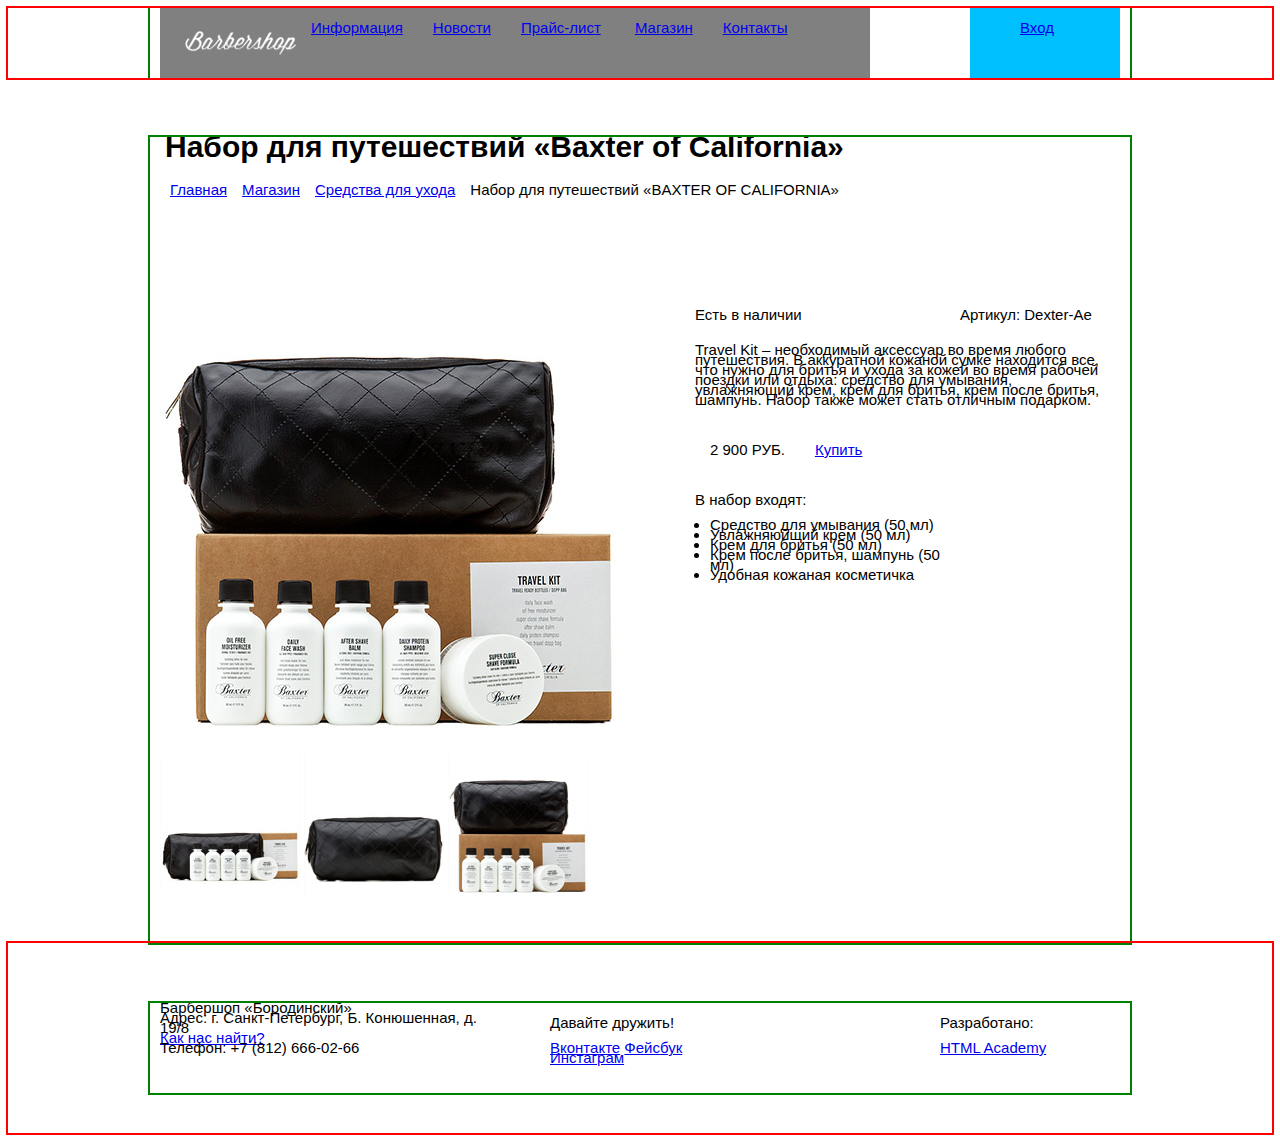
==== catalog-item.html @ ed3ab158 "First commit" ====
<!DOCTYPE html>
<html lang="ru">
  <head>
    <meta charset="utf-8">
      <title>Барбершоп «Бородинский»</title>
      <link href="css/style.css" rel="stylesheet">
    </head>
      <body>
          <header class="main-header">
              <div class="container clearfix">
                  <nav class="main-navigation">
                      <div class="logo">
                          <a href="#"><img src="img/logo.png" width="111" height="24" alt="Барбершоп"></a>
                      </div>
                      <ul class="navigation-list">
                          <li><a href="index.html">Информация</a></li><!--
                          --><li><a href="#">Новости</a></li><!--
                          --><li><a href="#">Прайс-лист</a></li><!--
                          --><li> <a href="catalog.html">Магазин</a></li><!--
                          --><li><a href="#">Контакты</a></li>
                      </ul>
                  </nav>
                  <div class="user-block">
                      <a class="login" href="#">Вход</a>
                  </div>
              </div>
          </header>
          <main class="container clearfix">
              <h1 class="catalog-item-tittle">Набор для путешествий «Baxter of California»</h1>
                  <div class="pages-nav-container">
                      <ul class="breadcrumbs">
                          <li><a href="#">Главная</a></li><!--
                          --><li><a href="#">Магазин</a></li><!--
                          --><li><a href="#">Средства для ухода</a></li><!--
                          --><li class="active">Набор для путешествий «BAXTER OF CALIFORNIA»</li>
                      </ul>
                  </div>
                  <div class="gallery">
                      <div class="main-image">
                          <img src="img/item.jpg" width="460" height="499" alt="Набор для путешествий BAXTER OF CALIFORNIA">  
                      </div>
                      <div class="small-images">
                          <a href="#"><img src="img/small-item-1.jpg" width="140" height="149" alt="Набор для путешествий BAXTER OF CALIFORNIA"></a>
                          <a href="#"><img src="img/small-item-2.jpg" width="140" height="149" alt="Набор для путешествий BAXTER OF CALIFORNIA"></a>
                          <a href="#"><img src="img/small-item-3.jpg" width="140" height="149" alt="Набор для путешествий BAXTER OF CALIFORNIA"></a>
                      </div>
                  </div>
                  <div class="gallery-description">
                      <div class="availability">Есть в наличии</div>
                      <div class="series-of-article"> Артикул: Dexter-Ae</div>
                      <p class="item-description">
                          Travel Kit –  необходимый аксессуар во время любого путешествия. В аккуратной кожаной сумке находится все, что нужно для бритья и ухода за кожей во время рабочей поездки
                          или отдыха: средство для умывания, увлажняющий крем, крем
                          для бритья, крем после бритья, шампунь. Набор также может стать отличным подарком.
                      </p>
                      <div class="offer clearfix">
                          <div class="price-container">
                          2 900 РУБ.
                          </div>
                          <div class="buy-container">
                              <a class="buy" href="#">Купить</a>
                          </div>
                      </div>
                      <div class="tittle-of-product-options">
                          В набор входят:
                      </div>
                      <ul class="product-list">
                          <li>Средство для умывания (50 мл)</li>
                          <li>Увлажняюйщий крем (50 мл)</li>
                          <li>Крем для бритья (50 мл)</li>
                          <li>Крем после бритья, шампунь (50 мл)</li>
                          <li>Удобная кожаная косметичка</li>
                      </ul>
                  </div>
              </main>  
          <footer class="main-footer">
              <div class="container clearfix">
                  <section class="footer-contacts">
                      Барбершоп «Бородинский»<br>
                      Адрес: г. Санкт-Петербург, Б. Конюшенная, д. 19/8<br>
                      <a href="#">Как нас найти?</a><br>
                      Телефон: +7 (812) 666-02-66
                  </section>
                  <section class="footer-social">
                      <p>Давайте дружить!</p>
                      <a class="social-btn social-btn-vk" href="#">Вконтакте</a>
                      <a class="social-btn social-btn-fb" href="#">Фейсбук</a>
                      <a class="social-btn social-btn-inst" href="#">Инстаграм</a>
                  </section>
                  <section class="footer-copyright">
                      <p>Разработано:</p>
                      <a class="btn" href="https://htmlacademy.ru">HTML Academy</a>
                  </section>
              </div>
          </footer>
      </body>
</html>
---- css/style.css ----
/* General styles */
body {
    font-size: 15px; 
    line-height: 10px;
    color:black;
    font-weight: 10px;
    font-family: "Arial", sans-serif;   
}

/* index page */

.index-logo {
  width: 368px;
  min-height: 204px;
  margin-right: auto;
  margin-left: auto;
  margin-bottom: 25px;
}
.features {
  margin-bottom: 80px;
}

.features-item {
  float: left;
  width: 300px;
  min-height: 175px;
  margin-right: 20px;
}

.features-item:last-child {
  margin-right: 0;
}
.index-content {
  margin-bottom: 35px;
  padding: 50px 80px;
}
.index-content-left {
  float: left;
  width: 380px;
  min-height: 330px;
}

.index-content-right {
  float: right;
  width: 300px;
  min-height: 330px;
}

/* catalog page */

.clearfix::after {
    content: " ";
    display: table;
    clear: both;
}
.container {
    width: 960px;
    margin-left: auto;
    margin-right: auto;
    padding: 0 10px;
    outline: 2px solid green;  
} 
.main-header {
    min-height: 70px;
    margin-bottom: 59px;
    outline: 2px solid red;
}
.main-navigation {
    float: left;
    width: 710px;
    min-height: 70px;
    background-color: gray;
}
.logo {
    float: left;
    margin-top: 23px;
    padding-left: 25px;
}

.navigation-list li {
    margin: 15px;
    display: inline;
    list-style-type: none;
}
.user-block {
    float: right;
    width: 150px;
    min-height: 55px;
    padding-top: 15px;
    background-color: deepskyblue;
}
.user-block .login {
    margin-left: 50px;
}
.catalog-tittle {
    width: 310px;
    min-height: 40px;
    padding-top: 5px;
    margin-left: 10px;
}
.pages-nav-box ul {
    min-width: 319px;
    margin-top: 28px;
    padding-left: 10px;
}
.breadcrumbs li {
    margin-right: 15px;
    display: inline;
    list-style-type: none;
}

.sidebar-filter {
    float: left;
    width: 229px;
    min-height: 590px;
}
fieldset {
    border: none;
}
.manufacturers {
    min-height: 270px;
}
.product-groups {
min-height: 190px;
margin-top: 55px;
}
.submit {
    margin-top: 35px; 
    margin-left: 20px;
}
.items {
    float: right;
    width: 730px;
    min-height: 620px;
}
.item-container {
    width: 220px;
    min-height: 285px;
    margin-bottom: 20px;
    margin-right: 20px;
    display: inline-block;
}
.pagination {
    float: left;
    margin-top: 45px;
    margin-bottom: 49px;
    margin-left: 240px;      
}
.pagination-list li {
    margin: 10px;
    display: inline-block;
    list-style-type: none; 
}
.main-footer {
  padding-top: 60px;
  padding-bottom: 40px;
  outline: 2px solid red;
}

.footer-contacts {
  float: left;
  width: 330px;
  margin-right: 60px;
  min-height: 90px;
}

.footer-social {
  float: left;
  width: 180px;
  min-height: 90px;
}

.footer-copyright {
  float: right;
  width: 180px;
  min-height: 90px;
}
    
/* catalog item page */

.catalog-item-tittle {
    padding: 5px;
}
.pages-nav-container ul {
    margin-top: 28px;
    padding-left: 10px;
}
.gallery {
    float: left; 
    width: 460px;
    margin-top: 40px;
    margin-bottom: 45px;
}
.main-image {
    
}
.small-images {
    
}
.gallery-description {
    float: right;
    width: 405px;
    min-height: 540px;
    margin-top: 100px;
    margin-right: 20px;
}
.availability {
    float: left;
    width: 110px;
}
.series-of-article {
    float: right;
    width: 140px;
}
.item-description {
    margin-top: 35px;
}
.offer {
    width: 205px;
    margin-top: 30px;
}
.price-container {
    float: left;
    padding-top: 10px;
    padding-left: 15px;
    padding-right: 15px;
    padding-bottom: 10px;
}
.buy-container {
    float: left;
    padding-top: 10px;
    padding-left: 15px;
    padding-right: 15px;
    padding-bottom: 10px;
}
.tittle-of-product-options {
    width: 175px;
    margin-top: 30px; 
}
.product-list {
    width: 255px;
    padding-left: 15px;
}
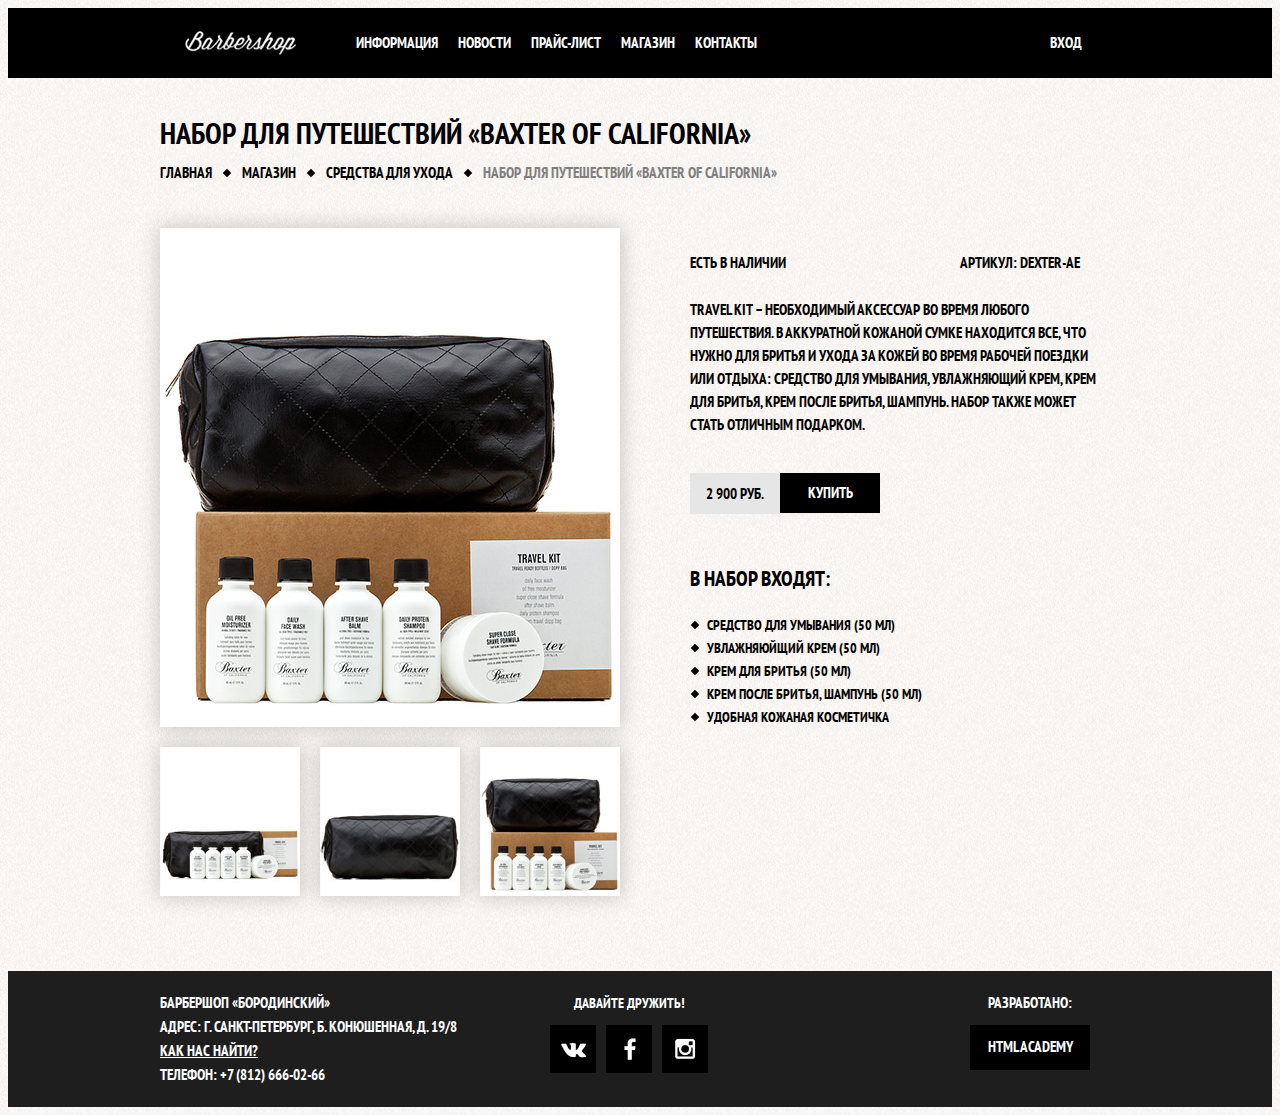
==== commit 88d15034: "5 commit" ====
--- a/catalog-item.html
+++ b/catalog-item.html
@@ -1,98 +1,90 @@
 <!DOCTYPE html>
 <html lang="ru">
-  <head>
-    <meta charset="utf-8">
-      <title>Барбершоп «Бородинский»</title>
-      <link href="css/style.css" rel="stylesheet">
+    <head>
+        <meta charset="utf-8">
+        <title>Барбершоп «Бородинский»</title>
+        <link href="https://fonts.googleapis.com/css?family=PT+Sans+Narrow:400,700" rel="stylesheet"> 
+        <link href="css/normalize.css" rel="stylesheet">
+        <link href="css/style.css" rel="stylesheet">
     </head>
-      <body>
-          <header class="main-header">
-              <div class="container clearfix">
-                  <nav class="main-navigation">
-                      <div class="logo">
-                          <a href="#"><img src="img/logo.png" width="111" height="24" alt="Барбершоп"></a>
-                      </div>
-                      <ul class="navigation-list">
-                          <li><a href="index.html">Информация</a></li><!--
-                          --><li><a href="#">Новости</a></li><!--
-                          --><li><a href="#">Прайс-лист</a></li><!--
-                          --><li> <a href="catalog.html">Магазин</a></li><!--
-                          --><li><a href="#">Контакты</a></li>
-                      </ul>
-                  </nav>
-                  <div class="user-block">
-                      <a class="login" href="#">Вход</a>
-                  </div>
-              </div>
-          </header>
-          <main class="container clearfix">
-              <h1 class="catalog-item-tittle">Набор для путешествий «Baxter of California»</h1>
-                  <div class="pages-nav-container">
-                      <ul class="breadcrumbs">
-                          <li><a href="#">Главная</a></li><!--
-                          --><li><a href="#">Магазин</a></li><!--
-                          --><li><a href="#">Средства для ухода</a></li><!--
-                          --><li class="active">Набор для путешествий «BAXTER OF CALIFORNIA»</li>
-                      </ul>
-                  </div>
-                  <div class="gallery">
-                      <div class="main-image">
-                          <img src="img/item.jpg" width="460" height="499" alt="Набор для путешествий BAXTER OF CALIFORNIA">  
-                      </div>
-                      <div class="small-images">
-                          <a href="#"><img src="img/small-item-1.jpg" width="140" height="149" alt="Набор для путешествий BAXTER OF CALIFORNIA"></a>
-                          <a href="#"><img src="img/small-item-2.jpg" width="140" height="149" alt="Набор для путешествий BAXTER OF CALIFORNIA"></a>
-                          <a href="#"><img src="img/small-item-3.jpg" width="140" height="149" alt="Набор для путешествий BAXTER OF CALIFORNIA"></a>
-                      </div>
-                  </div>
-                  <div class="gallery-description">
-                      <div class="availability">Есть в наличии</div>
-                      <div class="series-of-article"> Артикул: Dexter-Ae</div>
-                      <p class="item-description">
-                          Travel Kit –  необходимый аксессуар во время любого путешествия. В аккуратной кожаной сумке находится все, что нужно для бритья и ухода за кожей во время рабочей поездки
-                          или отдыха: средство для умывания, увлажняющий крем, крем
-                          для бритья, крем после бритья, шампунь. Набор также может стать отличным подарком.
-                      </p>
-                      <div class="offer clearfix">
-                          <div class="price-container">
-                          2 900 РУБ.
-                          </div>
-                          <div class="buy-container">
-                              <a class="buy" href="#">Купить</a>
-                          </div>
-                      </div>
-                      <div class="tittle-of-product-options">
-                          В набор входят:
-                      </div>
-                      <ul class="product-list">
-                          <li>Средство для умывания (50 мл)</li>
-                          <li>Увлажняюйщий крем (50 мл)</li>
-                          <li>Крем для бритья (50 мл)</li>
-                          <li>Крем после бритья, шампунь (50 мл)</li>
-                          <li>Удобная кожаная косметичка</li>
-                      </ul>
-                  </div>
-              </main>  
-          <footer class="main-footer">
-              <div class="container clearfix">
-                  <section class="footer-contacts">
-                      Барбершоп «Бородинский»<br>
-                      Адрес: г. Санкт-Петербург, Б. Конюшенная, д. 19/8<br>
-                      <a href="#">Как нас найти?</a><br>
-                      Телефон: +7 (812) 666-02-66
-                  </section>
-                  <section class="footer-social">
-                      <p>Давайте дружить!</p>
-                      <a class="social-btn social-btn-vk" href="#">Вконтакте</a>
-                      <a class="social-btn social-btn-fb" href="#">Фейсбук</a>
-                      <a class="social-btn social-btn-inst" href="#">Инстаграм</a>
-                  </section>
-                  <section class="footer-copyright">
-                      <p>Разработано:</p>
-                      <a class="btn" href="https://htmlacademy.ru">HTML Academy</a>
-                  </section>
-              </div>
-          </footer>
-      </body>
+    <body class="catalog-page">
+        <header class="main-header">
+            <div class="container clearfix">
+                <nav class="main-navigation clearfix">
+                    <div class="logo">
+                        <a href="index.html"><img src="img/logo.png" width="111" height="24" alt="Барбершоп"></a>
+                    </div>
+                    <ul class="navigation-list">
+                        <li><a class="navigation-link" href="#">Информация</a></li>
+                        <li><a class="navigation-link" href="#">Новости</a></li>
+                        <li><a class="navigation-link" href="#">Прайс-лист</a></li>
+                        <li><a class="navigation-link">Магазин</a></li>
+                        <li><a class="navigation-link" href="#">Контакты</a></li>
+                    </ul>
+                </nav>
+                <div class="user-block">
+                    <a class="login" href="#">Вход</a>
+                </div>
+            </div>
+        </header>
+        <main class="container clearfix">
+            <h1 class="catalog-item-tittle">Набор для путешествий «Baxter of California»</h1>
+            <div class="pages-nav-container">
+                <ul class="breadcrumbs">
+                    <li><a class="page-link" href="#">Главная</a></li>
+                    <li><a class="page-link decoration" href="#">Магазин</a></li>
+                    <li><a class="page-link decoration" href="#">Средства для ухода</a></li>
+                    <li class="active"><a class="decoration">Набор для путешествий «BAXTER OF CALIFORNIA»</a></li>
+                </ul>
+            </div>
+            <div class="gallery">
+                <div class="main-image">
+                    <img src="img/item.jpg" width="460" height="499" alt="Набор для путешествий BAXTER OF CALIFORNIA">
+                </div>
+                <div class="small-images">
+                    <img src="img/small-item-1.jpg" width="140" height="149" alt="Набор для путешествий BAXTER OF CALIFORNIA"></a>
+                    <img src="img/small-item-2.jpg" width="140" height="149" alt="Набор для путешествий BAXTER OF CALIFORNIA"></a>
+                    <img src="img/small-item-3.jpg" width="140" height="149" alt="Набор для путешествий BAXTER OF CALIFORNIA"></a>
+                </div>
+            </div>
+            <div class="gallery-description clearfix">
+                <div class="availability">Есть в наличии</div>
+                <div class="series-of-article"> Артикул: Dexter-Ae</div>
+                <p class="item-description">Travel Kit –  необходимый аксессуар во время любого путешествия. В аккуратной кожаной сумке находится все, что нужно для бритья и ухода за кожей во время рабочей поездки или отдыха: средство для умывания, увлажняющий крем, крем для бритья, крем после бритья, шампунь. Набор также может стать отличным подарком.</p>
+                <div class="offer-box catalog-offer clearfix">
+                        <p class="price-container"> 2 900 РУБ.</p>
+                        <a class="buy-container" href="#">Купить</a>
+                </div>
+                <div class="tittle-of-product-options">В набор входят:</div>
+                <ul class="product-list">
+                    <li>Средство для умывания (50 мл)</li>
+                    <li>Увлажняюйщий крем (50 мл)</li>
+                    <li>Крем для бритья (50 мл)</li>
+                    <li>Крем после бритья, шампунь (50 мл)</li>
+                    <li>Удобная кожаная косметичка</li>
+                </ul>
+            </div>
+        </main>
+        <footer class="main-footer">
+            <div class="container clearfix">
+                <section class="footer-contacts">
+                    Барбершоп «Бородинский»<br>
+                    Адрес: г. Санкт-Петербург, Б. Конюшенная, д. 19/8<br>
+                    <a href="#">Как нас найти?</a><br>
+                    Телефон: +7 (812) 666-02-66
+                </section>
+                <section class="footer-social">
+                    <p>Давайте дружить!</p>
+                    <a class="social-btn social-btn-vk" href="#">Вконтакте</a>
+                    <a class="social-btn social-btn-fb" href="#">Фейсбук</a>
+                    <a class="social-btn social-btn-inst" href="#">Инстаграм</a>
+                </section>
+                <section class="footer-copyright">
+                    <p>Разработано:</p>
+                    <a class="btn" href="https://htmlacademy.ru">HTML Academy</a>
+                </section>
+            </div>
+        </footer>
+    </body>
 </html>
           --- a/css/style.css
+++ b/css/style.css
@@ -2,136 +2,400 @@
 body {
     font-size: 15px; 
     line-height: 10px;
-    color:black;
-    font-weight: 10px;
-    font-family: "Arial", sans-serif;   
-}
-
-/* index page */
-
-.index-logo {
-  width: 368px;
-  min-height: 204px;
-  margin-right: auto;
-  margin-left: auto;
-  margin-bottom: 25px;
-}
-.features {
-  margin-bottom: 80px;
-}
-
-.features-item {
-  float: left;
-  width: 300px;
-  min-height: 175px;
-  margin-right: 20px;
-}
-
-.features-item:last-child {
-  margin-right: 0;
-}
-.index-content {
-  margin-bottom: 35px;
-  padding: 50px 80px;
-}
-.index-content-left {
-  float: left;
-  width: 380px;
-  min-height: 330px;
-}
-
-.index-content-right {
-  float: right;
-  width: 300px;
-  min-height: 330px;
-}
-
-/* catalog page */
-
+    font-weight: bold;
+    font-family: 'PT Sans Narrow', sans-serif;  
+    text-transform: uppercase;
+    color: white;
+}
 .clearfix::after {
     content: " ";
     display: table;
     clear: both;
+} 
+.main-header {
+    background-color: black;
+}
+.main-navigation {
+    float: left;
+    width: 710px;
+    min-height: 70px;
+}
+.logo {
+    float: left;
+    margin-top: 23px;
+    padding-left: 25px;
+}
+.navigation-list {
+    float: left;
+    margin-top: 30px;
+    font-size: 0;
+}
+.navigation-list li {
+    display: inline;
+    margin-left: 20px;
+    list-style-type: none;
+}
+.navigation-link {
+    font-size: 15px; 
+    line-height: 10px;
+    font-weight: 10px;
+    color: white;
+    text-decoration: none;
+}
+.user-block {
+    float: right;
+}
+.user-block .login {
+    display: block;
+    width: 70px;
+    height: 40px;
+    padding-top: 30px;
+    padding-left: 40px;
+    color: white;
+    text-decoration: none;
 }
 .container {
     width: 960px;
     margin-left: auto;
-    margin-right: auto;
-    padding: 0 10px;
-    outline: 2px solid green;  
-} 
-.main-header {
-    min-height: 70px;
-    margin-bottom: 59px;
-    outline: 2px solid red;
-}
-.main-navigation {
-    float: left;
-    width: 710px;
-    min-height: 70px;
-    background-color: gray;
-}
-.logo {
-    float: left;
-    margin-top: 23px;
-    padding-left: 25px;
+    margin-right: auto; 
+}
+.decoration {
+    margin-left: 12px;
+}
+.decoration:before {
+    content: " ";
+    display: block;
+    width: 6px;
+    height: 6px;
+    position: absolute;
+    margin-top: 2px;
+    margin-left: -6px;
+    background-color: black;
+    transform: rotate(45deg);
+}
+.main-footer {
+    margin-top: 50px;
+    padding-top: 20px;
+    padding-bottom: 20px;
+    background-color: #1e1e1e;
+    font-size: 15px; 
+    line-height: 24px;
+    font-weight: bold;
+    font-family: 'PT Sans Narrow', sans-serif;  
+    text-transform: uppercase;
+    color: white;
+}
+.footer-contacts {
+    float: left;
+    width: 330px;
+    margin-right: 60px;
+    min-height: 90px;
+}
+.footer-social {
+    float: left;
+    font-size: 0;
+}
+.footer-social p {
+    font-size: 14px;
+    margin: 0;
+    padding: 0;
+    text-align: center;
+}
+.social-btn {
+    display: inline-block;
+    position: relative;
+    width: 46px;
+    height: 48px;
+    margin-top: 10px;
+    vertical-align: top;
+    background-color: black
+}
+.social-btn::before {
+    content: " ";
+    position: absolute;
+    top: 50%;
+    left: 50%;
+    -webkit-transform: translate(-50%, -50%);
+    transform: translate(-50%, -50%);
+    background: url(../img/sprite-btn.png) no-repeat;
+}
+.social-btn-fb,
+.social-btn-inst {
+    margin-left: 10px;
+}
+.social-btn-vk:before {
+    width: 46px;
+    height: 48px;
+    background-position: 1px -39px;
+}
+.social-btn-fb:before {
+    width: 46px;
+    height: 48px;
+    background-position: -48px -39px;
+}
+.social-btn-inst:before {
+    width: 46px;
+    height: 48px;
+    background-position: -98px -39px;
+}
+.footer-copyright {
+    float: right;
+    width: 180px;
+    min-height: 90px;
+    margin: 0;
+    padding: 0;
+}
+.footer-copyright p {
+    text-align: center;
+    margin: 0;
+    padding: 0;
+}
+.footer-copyright a {
+    display: block;
+    width: 120px;
+    height: 35px;
+    margin-top: 10px;
+    margin-left: 30px;
+    padding-top: 10px;
+    text-decoration: none;
+    text-align: center;
+    background-color: black;
+}
+.main-footer a {
+    color: white;
 }
 
-.navigation-list li {
-    margin: 15px;
-    display: inline;
-    list-style-type: none;
-}
-.user-block {
-    float: right;
-    width: 150px;
-    min-height: 55px;
+/* index page */
+.index-background {
+    background: #000000 url("../img/background-image.jpg") no-repeat center top;
+}
+
+.index-logo {
+    width: 368px;
+    min-height: 204px;
+    margin: 0 auto;
+    margin-top: 60px;
+}
+.features {
+    margin-top: 20px;
+    margin-bottom: 45px;
+}
+.features-item {
+    float: left;
+    width: 300px;
+    min-height: 140px;
+}
+.features-item:nth-child(2),
+.features-item:nth-child(3) {
+    margin-left: 30px;
+}
+.feature-name {
+    display: block;
+    text-align: center;
+    font-size: 21px;
+}
+.feature-name:after {
+    content: " ";
+    display: block;
+    width: 15px;
+    height: 15px;
+    margin: 0 auto;
+    margin-top: 20px;
+    background-color: white;
+    transform: rotate(45deg);
+}
+.feature-description {
+    width: 300px;
+    font-size: 14px;
+    text-align: center;
+    line-height: 23px;
+}
+.select-description {
+    width: 280px;
+    margin: 0 auto;
+    margin-top: 14px;
+}
+.index-content {
+    margin-top: 35px;
+    padding: 50px 80px;
+    color: black;
+    background-image: url(../img/pattern-1.jpg);
+}
+.index-content-left {
+    float: left;
+    width: 380px;
+    min-height: 330px;
+}
+.index-content-title {
+    margin: 0;
+}
+.news-preview {
+    margin: 0;
+    margin-top: 40px;
+    padding: 0;
+    line-height: 21px;
+    list-style: none;
+}
+.news-preview time {
+    text-transform: none;  
+}
+.btn-news {
+    display: block;
+    width: 140px;
+    height: 25px;
+    margin-top: 30px;
     padding-top: 15px;
-    background-color: deepskyblue;
-}
-.user-block .login {
-    margin-left: 50px;
+    background-color: black;
+    text-align: center;
+    text-decoration: none;
+    color: white;
+    
+}
+.index-content-right {
+    width: 310px;
+    float: right;
+    min-height: 330px;
+}
+.gallery-content {
+    width: 300px;
+    margin: 0;
+    margin-top: 40px;
+    overflow: hidden;
+}
+.btn-gallery {
+    width: 140px;
+    height: 40px;
+    margin-top: 50px;
+    background-color: black;
+    color: white;
+    text-transform: uppercase;
+    font-size: 15px; 
+    line-height: 10px;
+    font-weight: bold;
+    font-family: 'PT Sans Narrow', sans-serif;    
+}
+.btn-gallery:last-child {
+    margin-left: 17px;
+}
+.contacts {
+    line-height: 21px;
+}
+.btn-contact {
+    display: inline-block;
+    width: 140px;
+    height: 30px;
+    margin-top: 20px;
+    padding-top: 10px;
+    text-align: center;
+    background-color: black;
+    color: white;
+    text-decoration: none;  
+}
+.btn-contact:last-child {
+    margin-left: 20px;
+}
+.index-form {
+    line-height: 21px;
+}
+.appointment-form  {
+    width: 310px;
+}
+.appointment-form input {
+    width: 130px;
+    height: 30px;
+    margin-bottom: 20px;
+    padding-left: 10px;
+    text-align: left;
+    text-transform: uppercase;
+    color: black;
+    border: 3px solid black;
+}
+.appointment-form input:nth-child(1),
+.appointment-form input:nth-child(3) {
+    float: left;
+}
+.appointment-form input:nth-child(2),
+.appointment-form input:nth-child(4) {
+    float: right;
+}
+.btn-submit {
+    width: 310px;
+    height: 40px;
+    background-color: black;
+    color: white;
+    text-transform: uppercase;
+    font-size: 15px; 
+    line-height: 10px;
+    font-weight: bold;
+    font-family: 'PT Sans Narrow', sans-serif;  
+}
+
+/* catalog page */
+
+.catalog-page {
+     background: #f7f2ef url("../img/pattern-1.jpg");
 }
 .catalog-tittle {
     width: 310px;
-    min-height: 40px;
-    padding-top: 5px;
+    margin-top: 40px;
     margin-left: 10px;
+    color: black;
 }
 .pages-nav-box ul {
     min-width: 319px;
-    margin-top: 28px;
     padding-left: 10px;
 }
 .breadcrumbs li {
     margin-right: 15px;
-    display: inline;
+    display: inline-block;
     list-style-type: none;
 }
-
+.page-link {
+    text-decoration: none;
+    color: black;
+}
+.breadcrumbs .active {
+    color: gray;
+}
 .sidebar-filter {
     float: left;
     width: 229px;
     min-height: 590px;
+    margin-top: 30px;
+    color: black;
 }
 fieldset {
     border: none;
 }
 .manufacturers {
     min-height: 270px;
+}
+.check-box {
+    margin-top: 20px;
+}
+.radio-box {
+    margin-top: 20px;
 }
 .product-groups {
 min-height: 190px;
 margin-top: 55px;
 }
-.submit {
-    margin-top: 35px; 
+.btn-show { 
+    width: 130px;
+    height: 40px;
     margin-left: 20px;
+    text-transform: uppercase;
+    color: white;
+    border: none;
+    background-color: black;
+    cursor: pointer;   
 }
 .items {
     float: right;
     width: 730px;
-    min-height: 620px;
+    min-height: 600px;
+    margin-top: 30px;
+    color: black;
 }
 .item-container {
     width: 220px;
@@ -139,105 +403,168 @@
     margin-bottom: 20px;
     margin-right: 20px;
     display: inline-block;
-}
-.pagination {
-    float: left;
-    margin-top: 45px;
-    margin-bottom: 49px;
-    margin-left: 240px;      
+    background-color: white;
+    box-shadow: 0px 0px 19px 1px rgba(0, 0, 0, 0.2);
+}
+.item-container p {
+    margin: 0;
+    margin-top: 15px;
+    padding-left: 15px;
+    line-height: 21px;
+    text-transform: none;
+}
+.offer-box {
+    float: left;
+    margin-top: 10px;
+}
+.offer-box .price-container {
+    float: left;
+    width: 60px;
+    margin: 0;
+    margin-left: 15px;
+    padding-top: 10px;
+    padding-left: 15px;
+    padding-right: 15px;
+    padding-bottom: 10px;
+    line-height: 21px;
+    text-align: center;
+    color: black;
+    background-color: #e6e6e6;
+}
+.buy-container {
+    float: left;
+    width: 70px;
+    padding-top: 15px;
+    padding-left: 15px;
+    padding-right: 15px;
+    padding-bottom: 15px; 
+    text-align: center;
+    text-decoration: none;
+    color: white;
+    background-color: black;
+}
+.page-pagination {
+    float: left;
+    margin-top: 10px;
+    margin-left: 188px;  
+    font-size: 0;
 }
 .pagination-list li {
-    margin: 10px;
+    margin: 3px;
     display: inline-block;
     list-style-type: none; 
 }
-.main-footer {
-  padding-top: 60px;
-  padding-bottom: 40px;
-  outline: 2px solid red;
-}
-
-.footer-contacts {
-  float: left;
-  width: 330px;
-  margin-right: 60px;
-  min-height: 90px;
-}
-
-.footer-social {
-  float: left;
-  width: 180px;
-  min-height: 90px;
-}
-
-.footer-copyright {
-  float: right;
-  width: 180px;
-  min-height: 90px;
+li .pagination-link {
+    display: block;
+    width: 30px;
+    height: 20px;
+    padding-top: 10px;
+    text-align: center;
+    text-decoration: none;
+    color: white;
+    font-size: 11px; 
+    line-height: 10px;
+    font-weight: bold;
+    font-family: 'PT Sans Narrow', sans-serif; 
+    background-color: black;
+}
+li .active {
+    display: block;
+    width: 30px;
+    height: 20px;
+    padding-top: 10px;
+    text-align: center;
+    text-decoration: none;
+    color: black;
+    font-size: 11px; 
+    line-height: 10px;
+    font-weight: bold;
+    background-color: white;
 }
     
 /* catalog item page */
 
 .catalog-item-tittle {
-    padding: 5px;
+    margin: 0;
+    margin-top: 50px;
+    color: black;
 }
 .pages-nav-container ul {
-    margin-top: 28px;
-    padding-left: 10px;
+    margin: 0;
+    margin-top: 30px;
+    padding: 0;
 }
 .gallery {
     float: left; 
     width: 460px;
-    margin-top: 40px;
-    margin-bottom: 45px;
-}
-.main-image {
-    
-}
+    margin-top: 50px;
+    margin-bottom: 20px;
+}
+.gallery img {
+    box-shadow: 0px 0px 19px 1px rgba(0, 0, 0, 0.2);
+}
+
 .small-images {
-    
+    margin-top: 20px;
+    font-size: 0;
+}
+.small-images img:nth-child(2),
+.small-images img:nth-child(3) {
+    margin-left: 20px;
 }
 .gallery-description {
     float: right;
-    width: 405px;
+    width: 410px;
     min-height: 540px;
-    margin-top: 100px;
+    margin-top: 80px;
     margin-right: 20px;
+    color: black;
 }
 .availability {
     float: left;
-    width: 110px;
+    width: 110px; 
 }
 .series-of-article {
     float: right;
     width: 140px;
 }
 .item-description {
-    margin-top: 35px;
-}
-.offer {
-    width: 205px;
-    margin-top: 30px;
-}
-.price-container {
-    float: left;
-    padding-top: 10px;
-    padding-left: 15px;
-    padding-right: 15px;
-    padding-bottom: 10px;
-}
-.buy-container {
-    float: left;
-    padding-top: 10px;
-    padding-left: 15px;
-    padding-right: 15px;
-    padding-bottom: 10px;
+    float: left;
+    width: 420px;
+    margin-top: 30px;
+    min-height: 150px;
+    line-height: 23px;
+}
+.catalog-offer {
+    margin-left: -15px;
 }
 .tittle-of-product-options {
-    width: 175px;
-    margin-top: 30px; 
+    float: left;
+    width: 270px;
+    margin-top: 60px; 
+    font-size: 21px;
 }
 .product-list {
+    float: left;
     width: 255px;
-    padding-left: 15px;
+    padding: 0;
+    margin: 0;
+    margin-top: 30px;
+    font-size: 14px;
+    line-height: 23px;
+}
+.product-list li {
+    margin-left: 17px;
+    list-style: none;
+}
+.product-list li:before {
+    content: " ";
+    display: block;
+    width: 6px;
+    height: 6px;
+    position: absolute;
+    margin-top: 8px;
+    margin-left: -15px;
+    background-color: black;
+    transform: rotate(45deg);
 }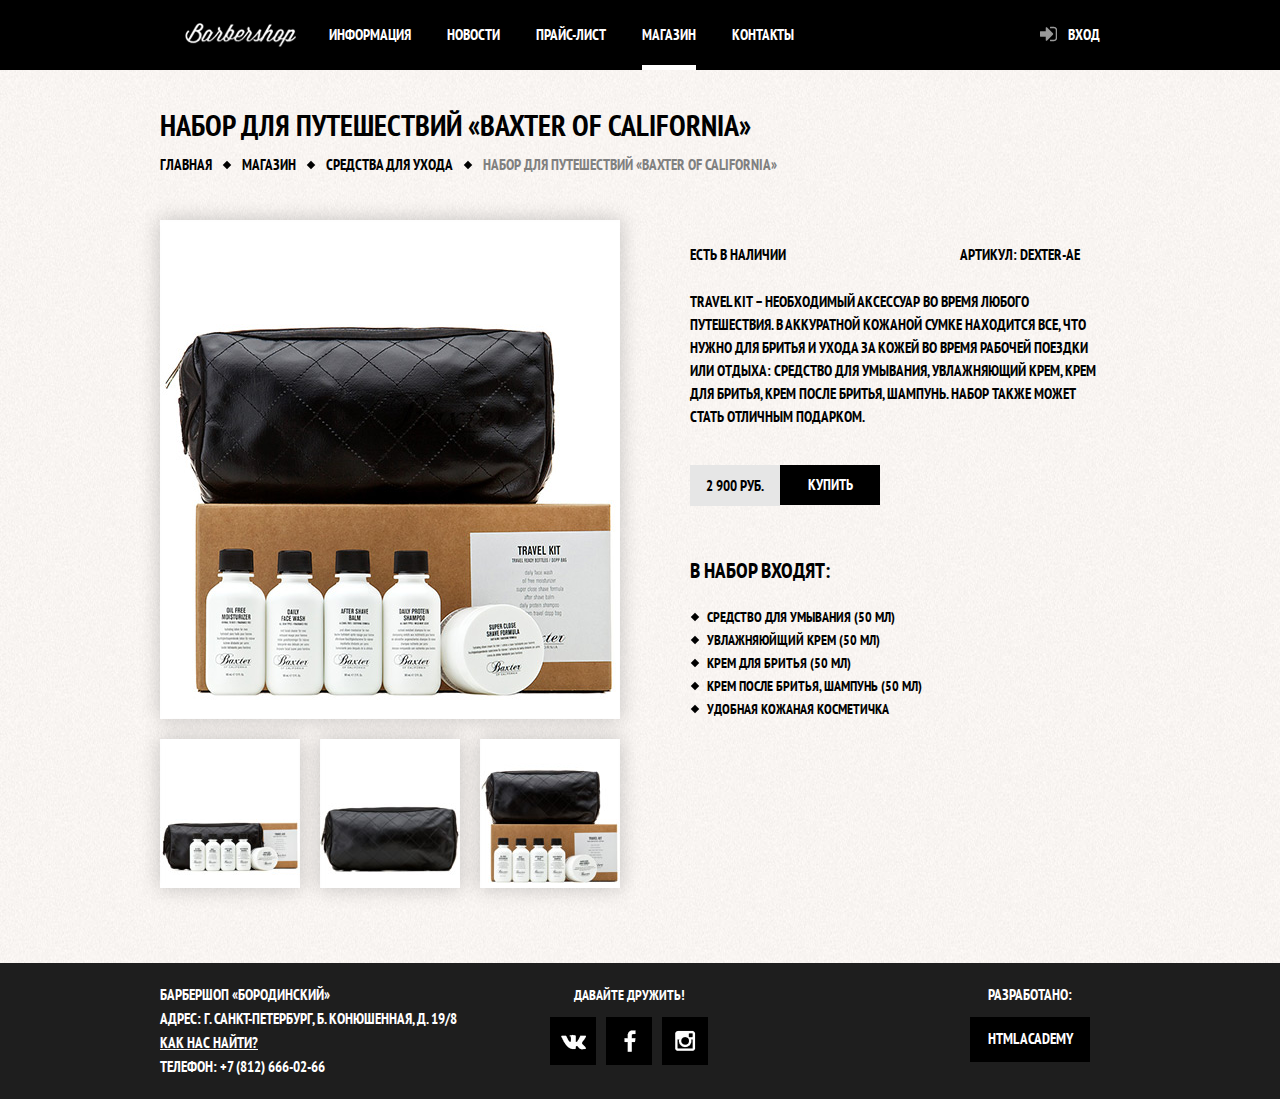
==== commit fa4650eb: "commit 5.4" ====
--- a/catalog-item.html
+++ b/catalog-item.html
@@ -17,8 +17,8 @@
                     <ul class="navigation-list">
                         <li><a class="navigation-link" href="#">Информация</a></li>
                         <li><a class="navigation-link" href="#">Новости</a></li>
-                        <li><a class="navigation-link" href="#">Прайс-лист</a></li>
-                        <li><a class="navigation-link">Магазин</a></li>
+                        <li><a class="navigation-link" href="price-list.html">Прайс-лист</a></li>
+                        <li class="active-link"><a class="navigation-link" href="catalog.html">Магазин</a></li>
                         <li><a class="navigation-link" href="#">Контакты</a></li>
                     </ul>
                 </nav>
@@ -31,10 +31,10 @@
             <h1 class="catalog-item-tittle">Набор для путешествий «Baxter of California»</h1>
             <div class="pages-nav-container">
                 <ul class="breadcrumbs">
-                    <li><a class="page-link" href="#">Главная</a></li>
-                    <li><a class="page-link decoration" href="#">Магазин</a></li>
-                    <li><a class="page-link decoration" href="#">Средства для ухода</a></li>
-                    <li class="active"><a class="decoration">Набор для путешествий «BAXTER OF CALIFORNIA»</a></li>
+                    <li><a class="page-link" href="index.html">Главная</a></li>
+                    <li><a class="page-link decoration" href="catalog.html">Магазин</a></li>
+                    <li><a class="page-link decoration" href="catalog.html">Средства для ухода</a></li>
+                    <li class="current"><a class="decoration">Набор для путешествий «BAXTER OF CALIFORNIA»</a></li>
                 </ul>
             </div>
             <div class="gallery">
--- a/css/style.css
+++ b/css/style.css
@@ -1,4 +1,4 @@
-/* General styles */
+/* GENERAL STYLES */
 body {
     font-size: 15px; 
     line-height: 10px;
@@ -6,6 +6,7 @@
     font-family: 'PT Sans Narrow', sans-serif;  
     text-transform: uppercase;
     color: white;
+    background-color: black;
 }
 .clearfix::after {
     content: " ";
@@ -13,11 +14,12 @@
     clear: both;
 } 
 .main-header {
+    min-height: 50px;
     background-color: black;
 }
 .main-navigation {
     float: left;
-    width: 710px;
+    min-width: 650px;
     min-height: 70px;
 }
 .logo {
@@ -27,37 +29,80 @@
 }
 .navigation-list {
     float: left;
-    margin-top: 30px;
+    margin: 0;
+    margin-left: 15px;
+    padding: 0;
     font-size: 0;
+    list-style: none;
 }
 .navigation-list li {
-    display: inline;
-    margin-left: 20px;
-    list-style-type: none;
+    display: inline-block;
 }
 .navigation-link {
+    display: block;
+    padding-top: 30px;
+    padding-bottom: 30px;
+    padding-left: 18px;
+    padding-right: 18px;
     font-size: 15px; 
     line-height: 10px;
     font-weight: 10px;
     color: white;
     text-decoration: none;
 }
+.navigation-link:hover {
+    background-color: #1f1f1f;
+}
+.active-link .navigation-link:hover {
+    background-color: black;
+}
+.main-navigation .active-link {
+    position: relative; 
+    background-color: none;
+}
+.main-navigation .active-link::after {
+    content: " ";
+    position: absolute;
+    height: 5px;
+    right: 18px;
+    bottom: 0;
+    left: 18px;
+    background-color: #ffffff;  
+}
 .user-block {
     float: right;
 }
 .user-block .login {
     display: block;
-    width: 70px;
-    height: 40px;
     padding-top: 30px;
-    padding-left: 40px;
+    padding-bottom: 30px;
+    padding-left: 45px;
+    padding-right: 20px;
     color: white;
     text-decoration: none;
+}
+.login:hover {
+    background-color: #1f1f1f; 
+    opacity: 0.9;
+}
+.login:hover::before {
+    opacity: 1;
+}
+.login:before {
+    content: "";
+    display: block;
+    width: 17px;
+    height: 16px;
+    position: absolute;
+    margin-top: -4px;
+    margin-left: -28px;
+    background-image: url(../img/icon-login.png);
+    opacity: 0.6;   
 }
 .container {
     width: 960px;
     margin-left: auto;
-    margin-right: auto; 
+    margin-right: auto;   
 }
 .decoration {
     margin-left: 12px;
@@ -110,6 +155,9 @@
     vertical-align: top;
     background-color: black
 }
+.social-btn:hover {
+    background-color: white;
+}
 .social-btn::before {
     content: " ";
     position: absolute;
@@ -123,20 +171,29 @@
 .social-btn-inst {
     margin-left: 10px;
 }
-.social-btn-vk:before {
+.social-btn-vk::before {
     width: 46px;
     height: 48px;
     background-position: 1px -39px;
 }
-.social-btn-fb:before {
+.social-btn-vk:hover::before {
+    background-position: 1px 3px;
+}
+.social-btn-fb::before {
     width: 46px;
     height: 48px;
     background-position: -48px -39px;
 }
-.social-btn-inst:before {
+.social-btn-fb:hover::before {
+    background-position: -48px 3px;
+}
+.social-btn-inst::before {
     width: 46px;
     height: 48px;
     background-position: -98px -39px;
+}
+.social-btn-inst:hover::before {
+    background-position: -98px 3px;
 }
 .footer-copyright {
     float: right;
@@ -161,15 +218,136 @@
     text-align: center;
     background-color: black;
 }
+.footer-copyright a:hover {
+    color: black;
+    background-color: white;
+}
 .main-footer a {
     color: white;
 }
 
-/* index page */
+/* MODAL PAGE */
+.modal-content {
+    display: none;
+    position: absolute;
+    top: 210px;
+    left: 50%;
+    width: 400px;
+    height: 380px;
+    margin-top: -100px;
+    margin-left: -200px;
+    color: black;
+    background-image: url(../img/pattern-1.jpg);
+}
+.modal-close {
+    position: absolute;
+    top: -20px;
+    left: 400px;
+    width: 20px;
+    height: 20px;
+    font-size: 0;
+    background-color: transparent;
+    border: none; 
+}
+.modal-close::after,
+.modal-close::before {
+    content: "";
+    position: absolute;
+    width: 15px;
+    height: 2px;
+    margin-left: -7px;
+    background-color: white;
+}
+
+.modal-close::before {
+    transform: rotate(45deg);
+}
+.modal-close::after {
+    transform: rotate(-45deg);
+}
+.modal-close:hover::after,
+.modal-close:hover::before {
+    background-color: #733b08;
+} 
+.modal-tittle {
+    display: block;
+    margin-top: 60px;
+    margin-left: 60px; 
+}
+.modal-description {
+    display: block;
+    margin-top: 30px;
+    margin-left: 60px; 
+}
+.login-form {
+    margin: 30px 60px;
+}
+.user-login,
+.user-password {
+    width: 265px;
+    height: 30px;
+    padding-left: 10px;
+    text-transform: uppercase;
+    background-color: transparent;
+    border: 2px solid black;
+}
+.user-password {
+    margin-top: 15px;
+    margin-bottom: 15px;
+}
+.login-checkbox {
+    position: relative;
+    margin-left: 9px;
+    cursor: pointer;
+}
+.login-checkbox input[type="checkbox"] {
+    opacity: 0;
+}
+.login-checkbox input[type="checkbox"] + .checkbox-icon {
+    position: absolute;
+    width: 15px;
+    height: 15px;
+    margin-top: -2px;
+    margin-left: -25px;
+    border: 2px solid black;
+}
+.login-checkbox input[type="checkbox"]:checked + .checkbox-icon::before,
+.login-checkbox input[type="checkbox"]:checked + .checkbox-icon::after {
+    content: "";
+    position: absolute;
+    width: 15px;
+    height: 2px;
+    margin-top: 7px;
+    background-color: #000000;
+}
+.login-checkbox input[type="checkbox"]:checked + .checkbox-icon::before {
+    transform: rotate(45deg);
+}
+
+.login-checkbox input[type="checkbox"]:checked + .checkbox-icon::after {
+    transform: rotate(-45deg);
+}
+.restore {
+    margin-left: 50px;
+    color: black;
+}
+.login-button {
+    width: 280px;
+    height: 35px;
+    margin-top: 20px;
+    color: white;
+    text-transform: uppercase;
+    background-color: black;
+    border: none;
+}
+.login-button:hover {
+    background-color: #733b08;
+}
+
+/* INDEX PAGE */
 .index-background {
-    background: #000000 url("../img/background-image.jpg") no-repeat center top;
-}
-
+    background: #000000 url("../img/background-image.jpg") center top no-repeat;
+}
 .index-logo {
     width: 368px;
     min-height: 204px;
@@ -194,7 +372,7 @@
     text-align: center;
     font-size: 21px;
 }
-.feature-name:after {
+.feature-name::after {
     content: " ";
     display: block;
     width: 15px;
@@ -249,7 +427,9 @@
     text-align: center;
     text-decoration: none;
     color: white;
-    
+}
+.btn-news:hover {
+    background-color: #733b08;
 }
 .index-content-right {
     width: 310px;
@@ -272,10 +452,14 @@
     font-size: 15px; 
     line-height: 10px;
     font-weight: bold;
-    font-family: 'PT Sans Narrow', sans-serif;    
+    font-family: 'PT Sans Narrow', sans-serif; 
+    border: none;
 }
 .btn-gallery:last-child {
     margin-left: 17px;
+}
+.btn-gallery:hover {
+    background-color: #733b08;
 }
 .contacts {
     line-height: 21px;
@@ -293,6 +477,9 @@
 }
 .btn-contact:last-child {
     margin-left: 20px;
+}
+.btn-contact:hover {
+    background-color: #733b08;
 }
 .index-form {
     line-height: 21px;
@@ -308,7 +495,8 @@
     text-align: left;
     text-transform: uppercase;
     color: black;
-    border: 3px solid black;
+    background: transparent;
+    border: 2px solid black;
 }
 .appointment-form input:nth-child(1),
 .appointment-form input:nth-child(3) {
@@ -317,6 +505,9 @@
 .appointment-form input:nth-child(2),
 .appointment-form input:nth-child(4) {
     float: right;
+}
+.appointment-form input:focus {
+    border: 2px solid #733b08;
 }
 .btn-submit {
     width: 310px;
@@ -328,12 +519,95 @@
     line-height: 10px;
     font-weight: bold;
     font-family: 'PT Sans Narrow', sans-serif;  
+    border: none;
+}
+.btn-submit:hover {
+    background-color: #733b08;
+}
+/* PRICE-LIST PAGE */
+.inner-page-tittle {
+    margin: 0;
+    margin-top: 40px;
+    margin-left: 10px;
+    margin-bottom: 20px;
+    padding: 0;
+}
+.inner-content {
+    margin-left: 10px;
+    line-height: 21px;
+}
+.big-heading {
+    margin-top: 55px;
+    margin-bottom: 65px;
+    text-align: center;
+}
+.big-heading h2 {
+    position: relative;
+    display: inline-block;
+    margin: 0;
+    padding: 0 25px;
+    font-size: 48px;
+    line-height: 48px;
+    text-align: center;
+    background-image: url(../img/pattern-1.jpg)
+    
+}
+.big-heading::after {
+    content: "";
+    position: relative;
+    top: -25px;
+    z-index: -1;
+    display: block;
+    border-bottom: 2px solid #000000;
+}
+.custom-list-1 {
+    margin: 0;
+    margin-left: 20px;
+    padding: 0;
+}
+.custom-list-1 li {
+    display: block;
+    position: relative;
+    margin: 0;
+    padding: 0;
+    list-style: none; 
+}
+.decoration-2 {
+    margin-left: 12px;
+}
+.decoration-2:before {
+    content: " ";
+    display: block;
+    width: 6px;
+    height: 6px;
+    position: absolute;
+    margin-top: 6px;
+    margin-left: -15px;
+    background-color: black;
+    transform: rotate(45deg);
+}
+.prices-table {
+    width: 100%;
+}
+.prices-table td {
+    width: 50%;
+}
+.prices-table td:last-child {
+    text-align: center;
+}
+.inner-content table {
+    border-collapse: collapse;
 }
 
-/* catalog page */
+.inner-content td {
+    padding: 10px 15px;
+    border: 2px solid #000000;
+}
+/* CATALOG PAGE */
 
 .catalog-page {
-     background: #f7f2ef url("../img/pattern-1.jpg");
+    background: #f7f2ef url("../img/pattern-1.jpg");
+    color: black;
 }
 .catalog-tittle {
     width: 310px;
@@ -354,7 +628,7 @@
     text-decoration: none;
     color: black;
 }
-.breadcrumbs .active {
+.breadcrumbs .current {
     color: gray;
 }
 .sidebar-filter {
@@ -372,13 +646,97 @@
 }
 .check-box {
     margin-top: 20px;
+    margin-left: 30px;
+}
+.filter-checkbox input[type="checkbox"] {
+    display: none;
+}
+.filter-checkbox {
+    position: relative;
+    cursor: pointer;
+}
+.filter-checkbox input[type="checkbox"] + .checkbox-indicator {
+    content: "";
+    position: absolute;
+    width: 15px;
+    height: 15px;
+    margin-top: -6px;
+    margin-left: -30px;
+    border: 2px solid black;
+}
+.filter-checkbox input[type="checkbox"]:checked + .checkbox-indicator::before,
+.filter-checkbox input[type="checkbox"]:checked + .checkbox-indicator::after {
+    content: "";
+    position: absolute;
+    width: 15px;
+    height: 2px;
+    margin-top: 7px;
+    background-color: #000000;
+}
+.filter-checkbox input[type="checkbox"]:checked + .checkbox-indicator::before {
+    transform: rotate(45deg);
+}
+
+.filter-checkbox input[type="checkbox"]:checked + .checkbox-indicator::after {
+    transform: rotate(-45deg);
+}
+.filter-checkbox:hover {
+    color: #733b08;
 }
 .radio-box {
     margin-top: 20px;
 }
+.radio {
+    vertical-align: top;
+    width: 17px;
+    height: 17px;
+}
+.radio + label {
+    cursor: pointer;
+}
+.radio:not(checked) {
+    position: absolute;
+    opacity: 0;
+}
+.filter-radiobox {
+    display: block;
+    line-height: 18px;
+}
+.radio:not(checked) + label {
+    position: relative;
+    padding-left: 25px;  
+}
+.radio:not(checked) + label:before {
+    content: '';
+    position: absolute;
+    top: 0;
+    left: 0;
+    width: 15px;
+    height: 15px;
+    border: 2px solid black;
+    border-radius: 50%;
+    background-color: transparent;
+}
+.radio:not(checked) + label:after {
+    content: '';
+    position: absolute;
+    top: 6px;
+    left: 6px;
+    width: 7px;
+    height: 7px;
+    border-radius: 50%;
+    background: black;
+    opacity: 0;
+}
+.radio:checked + label:after {
+    opacity: 1;
+}
+.filter-radiobox:hover {
+    color: #733b08;
+}
 .product-groups {
-min-height: 190px;
-margin-top: 55px;
+    min-height: 190px;
+    margin-top: 55px;
 }
 .btn-show { 
     width: 130px;
@@ -389,6 +747,9 @@
     border: none;
     background-color: black;
     cursor: pointer;   
+}
+.btn-show:hover {
+    background-color: #733b08;
 }
 .items {
     float: right;
@@ -413,6 +774,10 @@
     line-height: 21px;
     text-transform: none;
 }
+.item-container .link-item {
+    text-decoration: none;
+    color: black;  
+}
 .offer-box {
     float: left;
     margin-top: 10px;
@@ -443,6 +808,9 @@
     color: white;
     background-color: black;
 }
+.buy-container:hover {
+    background-color: #733b08;
+}
 .page-pagination {
     float: left;
     margin-top: 10px;
@@ -468,6 +836,9 @@
     font-family: 'PT Sans Narrow', sans-serif; 
     background-color: black;
 }
+li .pagination-link:hover {
+    background-color: #733b08;
+}
 li .active {
     display: block;
     width: 30px;
@@ -482,7 +853,7 @@
     background-color: white;
 }
     
-/* catalog item page */
+/* CATALOG-ITEM PAGE */
 
 .catalog-item-tittle {
     margin: 0;
@@ -557,7 +928,7 @@
     margin-left: 17px;
     list-style: none;
 }
-.product-list li:before {
+.product-list li::before {
     content: " ";
     display: block;
     width: 6px;
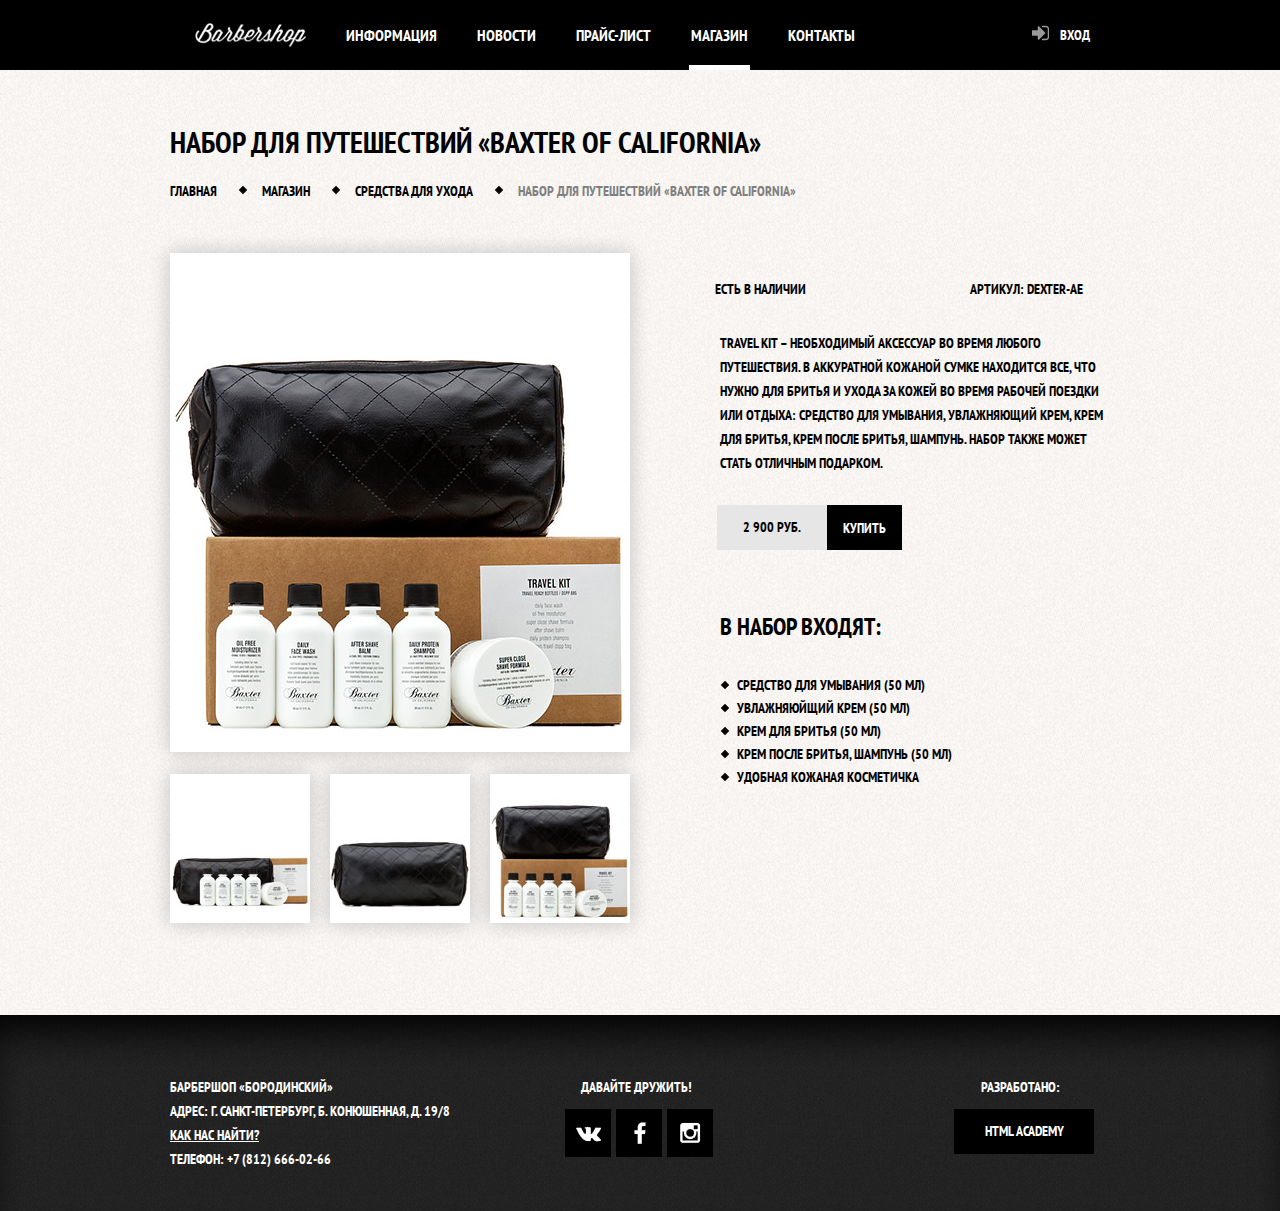
==== commit 35f480f0: "commit 6" ====
--- a/catalog-item.html
+++ b/catalog-item.html
@@ -65,7 +65,7 @@
                 </ul>
             </div>
         </main>
-        <footer class="main-footer">
+        <footer class="main-footer inner-page-footer">
             <div class="container clearfix">
                 <section class="footer-contacts">
                     Барбершоп «Бородинский»<br>
--- a/css/style.css
+++ b/css/style.css
@@ -1,12 +1,14 @@
 /* GENERAL STYLES */
+
 body {
-    font-size: 15px; 
-    line-height: 10px;
+    min-width: 960px;
     font-weight: bold;
-    font-family: 'PT Sans Narrow', sans-serif;  
+    font-size: 14px; 
+    line-height: 24px;
+    font-family: "PT Sans Narrow", "Arial", sans-serif;  
+    color: #ffffff;
     text-transform: uppercase;
-    color: white;
-    background-color: black;
+    background-color: #000000;
 }
 .clearfix::after {
     content: " ";
@@ -14,13 +16,12 @@
     clear: both;
 } 
 .main-header {
-    min-height: 50px;
-    background-color: black;
+    color: #ffffff;
+    background-color: #000000;
 }
 .main-navigation {
     float: left;
     min-width: 650px;
-    min-height: 70px;
 }
 .logo {
     float: left;
@@ -30,35 +31,31 @@
 .navigation-list {
     float: left;
     margin: 0;
-    margin-left: 15px;
+    margin-left: 20px;
     padding: 0;
     font-size: 0;
     list-style: none;
 }
 .navigation-list li {
     display: inline-block;
+    vertical-align: top;
 }
 .navigation-link {
     display: block;
-    padding-top: 30px;
-    padding-bottom: 30px;
-    padding-left: 18px;
-    padding-right: 18px;
-    font-size: 15px; 
-    line-height: 10px;
-    font-weight: 10px;
-    color: white;
+    padding: 25px 20px 25px 20px;
+    font-size: 16px; 
+    line-height: 20px;
+    color: #ffffff;
     text-decoration: none;
 }
 .navigation-link:hover {
     background-color: #1f1f1f;
 }
 .active-link .navigation-link:hover {
-    background-color: black;
+    background-color: #000000;
 }
 .main-navigation .active-link {
     position: relative; 
-    background-color: none;
 }
 .main-navigation .active-link::after {
     content: " ";
@@ -74,11 +71,8 @@
 }
 .user-block .login {
     display: block;
-    padding-top: 30px;
-    padding-bottom: 30px;
-    padding-left: 45px;
-    padding-right: 20px;
-    color: white;
+    padding: 23px 20px 23px 45px;
+    color: #ffffff;
     text-decoration: none;
 }
 .login:hover {
@@ -88,75 +82,80 @@
 .login:hover::before {
     opacity: 1;
 }
-.login:before {
-    content: "";
+.login::before {
+    content: " ";
+    position: absolute;
     display: block;
     width: 17px;
     height: 16px;
-    position: absolute;
-    margin-top: -4px;
+    margin-top: 2px;
     margin-left: -28px;
-    background-image: url(../img/icon-login.png);
+    background-image: url("../img/icon-login.png");
     opacity: 0.6;   
 }
 .container {
-    width: 960px;
-    margin-left: auto;
-    margin-right: auto;   
+    width: 940px;
+    margin: 0 auto;
 }
 .decoration {
     margin-left: 12px;
 }
-.decoration:before {
-    content: " ";
+.decoration::before {
+    content: " ";
+    position: absolute;
     display: block;
     width: 6px;
     height: 6px;
-    position: absolute;
-    margin-top: 2px;
-    margin-left: -6px;
-    background-color: black;
+    margin-top: 8px;
+    margin-left: -10px;
+    background-color: #000000;
     transform: rotate(45deg);
 }
 .main-footer {
-    margin-top: 50px;
-    padding-top: 20px;
-    padding-bottom: 20px;
-    background-color: #1e1e1e;
-    font-size: 15px; 
-    line-height: 24px;
-    font-weight: bold;
+    margin-top: 60px;
+    padding-top: 60px;
+    padding-bottom: 40px;
     font-family: 'PT Sans Narrow', sans-serif;  
     text-transform: uppercase;
-    color: white;
+    color: #ffffff;
+    background: #252525 url("../img/pattern-2.jpg");
+}
+.inner-page-footer {
+    box-shadow: inset 0px 30px 40px -15px #000000;
 }
 .footer-contacts {
     float: left;
     width: 330px;
+    min-height: 90px;
     margin-right: 60px;
-    min-height: 90px;
+}
+.footer-contacts p {
+    margin: 0;
+    padding: 0;
+    color: #ffffff;
 }
 .footer-social {
     float: left;
     font-size: 0;
 }
 .footer-social p {
+    margin: 0;
+    padding: 0;
     font-size: 14px;
-    margin: 0;
-    padding: 0;
-    text-align: center;
+    text-align: center;
+    color: #ffffff;
 }
 .social-btn {
+    position: relative;
     display: inline-block;
-    position: relative;
     width: 46px;
     height: 48px;
     margin-top: 10px;
     vertical-align: top;
-    background-color: black
+    background-color: #000000;
 }
 .social-btn:hover {
-    background-color: white;
+    background-color: #ffffff;
 }
 .social-btn::before {
     content: " ";
@@ -165,11 +164,10 @@
     left: 50%;
     -webkit-transform: translate(-50%, -50%);
     transform: translate(-50%, -50%);
-    background: url(../img/sprite-btn.png) no-repeat;
-}
-.social-btn-fb,
-.social-btn-inst {
-    margin-left: 10px;
+    background: url("../img/sprite-btn.png") no-repeat;
+}
+.social-btn {
+    margin-left: 5px;
 }
 .social-btn-vk::before {
     width: 46px;
@@ -203,62 +201,67 @@
     padding: 0;
 }
 .footer-copyright p {
-    text-align: center;
-    margin: 0;
-    padding: 0;
+    margin: 0;
+    padding: 0;
+    text-align: center;
+    color: #ffffff;
 }
 .footer-copyright a {
     display: block;
-    width: 120px;
+    width: 140px;
     height: 35px;
     margin-top: 10px;
-    margin-left: 30px;
+    margin-left: 24px;
     padding-top: 10px;
     text-decoration: none;
     text-align: center;
-    background-color: black;
+    background-color: #000000;
 }
 .footer-copyright a:hover {
-    color: black;
-    background-color: white;
+    color: #000000;
+    background-color: #ffffff;
 }
 .main-footer a {
-    color: white;
+    color: #ffffff;
 }
 
 /* MODAL PAGE */
+
 .modal-content {
-    display: none;
     position: absolute;
     top: 210px;
     left: 50%;
-    width: 400px;
+    z-index: 11;
+    display: none;
+    width: 460px;
     height: 380px;
     margin-top: -100px;
     margin-left: -200px;
-    color: black;
-    background-image: url(../img/pattern-1.jpg);
+    padding-bottom: 40px;
+    color: #000000;
+    background: #f7f2ef url("../img/pattern-1.jpg");
+    box-shadow: 0 30px 50px rgba(0, 0, 0, 0.7);
 }
 .modal-close {
     position: absolute;
-    top: -20px;
-    left: 400px;
+    top: 0px;
+    left: 470px;
     width: 20px;
     height: 20px;
     font-size: 0;
     background-color: transparent;
     border: none; 
+    cursor: pointer;
 }
 .modal-close::after,
 .modal-close::before {
-    content: "";
-    position: absolute;
-    width: 15px;
-    height: 2px;
+    content: " ";
+    position: absolute;
+    width: 19px;
+    height: 3px;
     margin-left: -7px;
-    background-color: white;
-}
-
+    background-color: #ffffff;
+}
 .modal-close::before {
     transform: rotate(45deg);
 }
@@ -271,33 +274,39 @@
 } 
 .modal-tittle {
     display: block;
-    margin-top: 60px;
-    margin-left: 60px; 
-}
-.modal-description {
-    display: block;
-    margin-top: 30px;
-    margin-left: 60px; 
+    margin: 0;
+    margin-top: 50px;
+    margin-left: 90px;
+    font-size: 30px;
+    line-height: 42px;
+}
+.modal-content p {
+    display: block;
+    margin-top: 15px;
+    margin-left: 90px; 
 }
 .login-form {
-    margin: 30px 60px;
+    margin: 30px 90px;
 }
 .user-login,
 .user-password {
     width: 265px;
-    height: 30px;
+    height: 40px;
     padding-left: 10px;
     text-transform: uppercase;
+    font-family: "PT Sans Narrow", "Arial", sans-serif;
+    text-transform: uppercase;
+    color: #000000;
     background-color: transparent;
-    border: 2px solid black;
+    border: 2px solid #000000;
 }
 .user-password {
-    margin-top: 15px;
-    margin-bottom: 15px;
+    margin-top: 10px;
+    margin-bottom: 10px;
 }
 .login-checkbox {
     position: relative;
-    margin-left: 9px;
+    margin-left: 10px;
     cursor: pointer;
 }
 .login-checkbox input[type="checkbox"] {
@@ -307,13 +316,12 @@
     position: absolute;
     width: 15px;
     height: 15px;
-    margin-top: -2px;
     margin-left: -25px;
-    border: 2px solid black;
+    border: 2px solid #000000;
 }
 .login-checkbox input[type="checkbox"]:checked + .checkbox-icon::before,
 .login-checkbox input[type="checkbox"]:checked + .checkbox-icon::after {
-    content: "";
+    content: " ";
     position: absolute;
     width: 15px;
     height: 2px;
@@ -323,30 +331,91 @@
 .login-checkbox input[type="checkbox"]:checked + .checkbox-icon::before {
     transform: rotate(45deg);
 }
-
 .login-checkbox input[type="checkbox"]:checked + .checkbox-icon::after {
     transform: rotate(-45deg);
 }
 .restore {
-    margin-left: 50px;
-    color: black;
+    margin-left: 60px;
+    color: #000000;
 }
 .login-button {
     width: 280px;
-    height: 35px;
-    margin-top: 20px;
-    color: white;
+    height: 45px;
+    margin-top: 10px;
+    font-weight: bold;
+    font-size: 16px;
+    font-family: "PT Sans Narrow", "Arial", sans-serif;
     text-transform: uppercase;
-    background-color: black;
+    color: #ffffff;
+    background-color: #000000;
     border: none;
+    cursor: pointer;
 }
 .login-button:hover {
     background-color: #733b08;
 }
 
+/* MODAL MAP */
+
+.modal-content-map {
+    position: fixed;
+    top: 50%;
+    left: 50%;
+    z-index: 12;
+    display: none;
+    width: 766px;
+    height: 561px;
+    margin-top: -280px;
+    margin-left: -390px;
+    background: #e9e5dc url("../img/map.jpg");
+    border: 7px solid #ffffff;
+    box-shadow: 0 30px 50px rgba(0, 0, 0, 0.7);
+}
+.map-close {
+    position: relative;
+    top: -10px;
+    left: 790px;
+    width: 20px;
+    height: 20px;
+    background-color: transparent;
+    font-size: 0;
+    border: none;
+    cursor: pointer;
+}
+.map-close::after,
+.map-close::before {
+    content: " ";
+    position: absolute;
+    width: 19px;
+    height: 4px;
+    margin-left: -9px;
+    background-color: #ffffff;
+}
+.map-close::before {
+    transform: rotate(45deg);
+}
+.map-close::after {
+    transform: rotate(-45deg);
+}
+.map-close:hover::after,
+.map-close:hover::before {
+    background-color: #733b08;
+} 
+.modal-overlay {
+    position: fixed;
+    top: 0;
+    left: 0;
+    z-index: 10;
+    display: none;
+    width: 100%;
+    height: 100%;
+    background: rgba(0, 0, 0, 0.5);
+}
+
 /* INDEX PAGE */
+
 .index-background {
-    background: #000000 url("../img/background-image.jpg") center top no-repeat;
+    background: #000000 url("../img/background-image.jpg") center no-repeat;
 }
 .index-logo {
     width: 368px;
@@ -356,11 +425,11 @@
 }
 .features {
     margin-top: 20px;
-    margin-bottom: 45px;
+    margin-bottom: 75px;
 }
 .features-item {
     float: left;
-    width: 300px;
+    width: 290px;
     min-height: 140px;
 }
 .features-item:nth-child(2),
@@ -369,8 +438,11 @@
 }
 .feature-name {
     display: block;
-    text-align: center;
-    font-size: 21px;
+    margin: 0;
+    padding: 0;
+    font-size: 30px;
+    line-height: 28px;
+    text-align: center;
 }
 .feature-name::after {
     content: " ";
@@ -379,166 +451,199 @@
     height: 15px;
     margin: 0 auto;
     margin-top: 20px;
-    background-color: white;
+    background-color: #ffffff;
     transform: rotate(45deg);
 }
 .feature-description {
     width: 300px;
+    margin: 0;
+    margin-top: 35px;
     font-size: 14px;
     text-align: center;
     line-height: 23px;
 }
-.select-description {
+.features-item:nth-child(2) p {
     width: 280px;
-    margin: 0 auto;
-    margin-top: 14px;
+    margin-left: auto;
+    margin-right: auto;
 }
 .index-content {
     margin-top: 35px;
-    padding: 50px 80px;
-    color: black;
-    background-image: url(../img/pattern-1.jpg);
+    padding: 45px 80px;
+    color: #000000;
+    background: #f7f2ef url(../img/pattern-1.jpg);
+}
+.index-second {
+    padding-bottom: 20px;
 }
 .index-content-left {
-    float: left;
-    width: 380px;
+    position: relative;
+    float: left;
+    width: 370px;
     min-height: 330px;
 }
+.index-content-left::after {
+    content: " ";
+    position: absolute;
+    top: 35px;
+    left: 370px;
+    display: table;
+    width: 32px;
+    height: 277px;
+    background-color: black;
+    background: url("../img/content-shadow.png");
+}
 .index-content-title {
     margin: 0;
+    font-size: 30px;
+    line-height: 42px;
 }
 .news-preview {
     margin: 0;
-    margin-top: 40px;
-    padding: 0;
-    line-height: 21px;
+    margin-top: 25px;
+    padding: 0;
     list-style: none;
+}
+.news-preview p {
+    margin: 0;
+    padding: 0;
+}
+.news-preview li:last-child {
+    margin-top: 20px;
 }
 .news-preview time {
     text-transform: none;  
 }
-.btn-news {
-    display: block;
-    width: 140px;
-    height: 25px;
+.more {
+    display: block;
+    width: 135px;
     margin-top: 30px;
-    padding-top: 15px;
-    background-color: black;
+    padding-top: 10px;
+    padding-bottom: 10px;
     text-align: center;
     text-decoration: none;
-    color: white;
-}
-.btn-news:hover {
+    color: #ffffff;
+    background-color: #000000;   
+}
+.more:hover {
     background-color: #733b08;
 }
 .index-content-right {
+    float: right;
     width: 310px;
-    float: right;
     min-height: 330px;
 }
 .gallery-content {
     width: 300px;
     margin: 0;
-    margin-top: 40px;
+    margin-top: 30px;
     overflow: hidden;
 }
 .btn-gallery {
     width: 140px;
-    height: 40px;
-    margin-top: 50px;
-    background-color: black;
-    color: white;
+    margin-top: 40px;
+    padding-top: 10px;
+    padding-bottom: 10px;
+    color: #ffffff;
+    font-weight: bold;
+    font-size: 14px;
+    line-height: 24px;
+    font-family: "PT Sans Narrow", "Arial", sans-serif;
     text-transform: uppercase;
+    border: none;
+    background-color: #000000;
+}
+.btn-gallery:last-child {
+    margin-left: 20px;
+}
+.btn-gallery:hover {
+    background-color: #733b08;
+}
+.index-content:last-child p {
+    margin: 0;
+    margin-top: 20px;
+    padding: 0; 
+}
+.index-content:last-child form {
+    margin-top: 30px;
+}
+.btn-contact {
+    display: inline-block;
+    width: 140px;
+    margin-top: 25px;
+    padding-top: 10px;
+    padding-bottom: 10px;
+    color: #ffffff;
+    text-align: center;
+    text-decoration: none; 
+    background-color: #000000;
+}
+.btn-contact:last-child {
+    margin-left: 10px;
+}
+.btn-contact:hover {
+    background-color: #733b08;
+}
+.index-content:last-child .index-content-right {
+    line-height: 21px;
+}
+.appointment-form  {
+    width: 310px;
+}
+.appointment-form input {
+    width: 130px;
+    height: 35px;
+    margin-bottom: 20px;
+    padding-left: 10px;
+    text-align: left;
+    font-family: "PT Sans Narrow", "Arial", sans-serif;
+    color: #000000;
+    text-transform: uppercase;
+    background: transparent;
+    border: 2px solid #000000;
+}
+.appointment-form input:nth-child(1),
+.appointment-form input:nth-child(3) {
+    float: left;
+}
+.appointment-form input:nth-child(2),
+.appointment-form input:nth-child(4) {
+    float: right;
+}
+.appointment-form input:focus {
+    border: 2px solid #733b08;
+}
+.btn-submit {
+    width: 310px;
+    margin-top: 5px;
+    padding-top: 15px;
+    padding-bottom: 15px;
     font-size: 15px; 
     line-height: 10px;
     font-weight: bold;
     font-family: 'PT Sans Narrow', sans-serif; 
-    border: none;
-}
-.btn-gallery:last-child {
-    margin-left: 17px;
-}
-.btn-gallery:hover {
-    background-color: #733b08;
-}
-.contacts {
-    line-height: 21px;
-}
-.btn-contact {
-    display: inline-block;
-    width: 140px;
-    height: 30px;
-    margin-top: 20px;
-    padding-top: 10px;
-    text-align: center;
-    background-color: black;
-    color: white;
-    text-decoration: none;  
-}
-.btn-contact:last-child {
-    margin-left: 20px;
-}
-.btn-contact:hover {
-    background-color: #733b08;
-}
-.index-form {
-    line-height: 21px;
-}
-.appointment-form  {
-    width: 310px;
-}
-.appointment-form input {
-    width: 130px;
-    height: 30px;
-    margin-bottom: 20px;
-    padding-left: 10px;
-    text-align: left;
     text-transform: uppercase;
-    color: black;
-    background: transparent;
-    border: 2px solid black;
-}
-.appointment-form input:nth-child(1),
-.appointment-form input:nth-child(3) {
-    float: left;
-}
-.appointment-form input:nth-child(2),
-.appointment-form input:nth-child(4) {
-    float: right;
-}
-.appointment-form input:focus {
-    border: 2px solid #733b08;
-}
-.btn-submit {
-    width: 310px;
-    height: 40px;
-    background-color: black;
-    color: white;
-    text-transform: uppercase;
-    font-size: 15px; 
-    line-height: 10px;
-    font-weight: bold;
-    font-family: 'PT Sans Narrow', sans-serif;  
+    color: #ffffff;
+    background-color: #000000;
     border: none;
 }
 .btn-submit:hover {
     background-color: #733b08;
 }
+
 /* PRICE-LIST PAGE */
+
 .inner-page-tittle {
     margin: 0;
-    margin-top: 40px;
-    margin-left: 10px;
-    margin-bottom: 20px;
-    padding: 0;
+    margin-top: 60px;
+    margin-bottom: 25px;
+    padding: 0; 
 }
 .inner-content {
-    margin-left: 10px;
     line-height: 21px;
 }
 .big-heading {
-    margin-top: 55px;
-    margin-bottom: 65px;
+    margin-top: 45px;
     text-align: center;
 }
 .big-heading h2 {
@@ -549,19 +654,63 @@
     font-size: 48px;
     line-height: 48px;
     text-align: center;
-    background-image: url(../img/pattern-1.jpg)
-    
+    background: #f7f2ef url(../img/pattern-1.jpg)
 }
 .big-heading::after {
-    content: "";
+    content: " ";
     position: relative;
     top: -25px;
     z-index: -1;
     display: block;
-    border-bottom: 2px solid #000000;
+    border-bottom: 3px solid #000000;
+}
+.inner-column {
+    width: 460px;
+    margin-top: 50px;
+    margin-bottom: 10px;
+}
+.inner-content .left {
+    float: left; 
+}
+.left h2 {
+    width: 240px;
+    margin: 0;
+    margin-top: 10px;
+    padding: 0;
+    font-size: 24px;
+    line-height: 30px;
+}
+.left p {
+    width: 400px; 
+    margin: 0;
+    margin-top: 20px;
+    padding: 0;
+    line-height: 24px;
+}
+.right h2 {
+    width: 220px;
+    margin: 0;
+    margin-top: 10px;
+    padding: 0;
+    font-size: 24px;
+    line-height: 30px;
+}
+.right table {
+    margin-top: 35px;
+}
+.right p {
+    width: 390px;
+    margin: 0;
+    margin-top: 60px;
+    padding: 0;
+    line-height: 24px;
+}
+.inner-content .right {
+    float: right;; 
 }
 .custom-list-1 {
     margin: 0;
+    margin-top: 20px;
     margin-left: 20px;
     padding: 0;
 }
@@ -570,20 +719,21 @@
     position: relative;
     margin: 0;
     padding: 0;
+    line-height: 35px;
     list-style: none; 
 }
 .decoration-2 {
     margin-left: 12px;
 }
-.decoration-2:before {
-    content: " ";
-    display: block;
-    width: 6px;
-    height: 6px;
-    position: absolute;
-    margin-top: 6px;
+.decoration-2::before {
+    content: " ";
+    display: block;
+    width: 7px;
+    height: 7px;
+    position: absolute;
+    margin-top: 13px;
     margin-left: -15px;
-    background-color: black;
+    background-color: #000000;
     transform: rotate(45deg);
 }
 .prices-table {
@@ -603,40 +753,46 @@
     padding: 10px 15px;
     border: 2px solid #000000;
 }
+
 /* CATALOG PAGE */
 
 .catalog-page {
     background: #f7f2ef url("../img/pattern-1.jpg");
-    color: black;
+    color: #000000;
 }
 .catalog-tittle {
     width: 310px;
-    margin-top: 40px;
-    margin-left: 10px;
-    color: black;
+    margin-top: 60px;
+    margin-left: 5px;
+    margin-bottom: 25px;
+    font-size: 30px;
+    color: #000000;
 }
 .pages-nav-box ul {
     min-width: 319px;
-    padding-left: 10px;
+    padding-left: 0;
 }
 .breadcrumbs li {
-    margin-right: 15px;
+    margin-right: 30px;
     display: inline-block;
     list-style-type: none;
 }
 .page-link {
     text-decoration: none;
-    color: black;
+    color: #000000;
+}
+.page-link:hover {
+    color: #733b08;
 }
 .breadcrumbs .current {
-    color: gray;
+    color: #808080;
 }
 .sidebar-filter {
     float: left;
-    width: 229px;
+    width: 210px;
     min-height: 590px;
     margin-top: 30px;
-    color: black;
+    color: #000000;
 }
 fieldset {
     border: none;
@@ -644,9 +800,13 @@
 .manufacturers {
     min-height: 270px;
 }
+.article-tittle {
+    font-size: 23px;
+    line-height: 31px;
+}
 .check-box {
-    margin-top: 20px;
-    margin-left: 30px;
+    margin-top: 15px;
+    margin-left: 35px;
 }
 .filter-checkbox input[type="checkbox"] {
     display: none;
@@ -656,21 +816,21 @@
     cursor: pointer;
 }
 .filter-checkbox input[type="checkbox"] + .checkbox-indicator {
-    content: "";
-    position: absolute;
-    width: 15px;
-    height: 15px;
-    margin-top: -6px;
-    margin-left: -30px;
-    border: 2px solid black;
+    content: " ";
+    position: absolute;
+    width: 18px;
+    height: 18px;
+    margin-left: -35px;
+    border: 2px solid #000000;
 }
 .filter-checkbox input[type="checkbox"]:checked + .checkbox-indicator::before,
 .filter-checkbox input[type="checkbox"]:checked + .checkbox-indicator::after {
-    content: "";
-    position: absolute;
-    width: 15px;
+    content: " ";
+    position: absolute;
+    width: 17px;
     height: 2px;
-    margin-top: 7px;
+    margin-top: 8px;
+    margin-left: 1px;
     background-color: #000000;
 }
 .filter-checkbox input[type="checkbox"]:checked + .checkbox-indicator::before {
@@ -683,11 +843,16 @@
 .filter-checkbox:hover {
     color: #733b08;
 }
+.product-groups {
+    min-height: 190px;
+    margin-top: 30px;
+}
 .radio-box {
     margin-top: 20px;
+    margin-left: 10px;
+    line-height: 18px;
 }
 .radio {
-    vertical-align: top;
     width: 17px;
     height: 17px;
 }
@@ -700,52 +865,51 @@
 }
 .filter-radiobox {
     display: block;
-    line-height: 18px;
 }
 .radio:not(checked) + label {
     position: relative;
     padding-left: 25px;  
 }
-.radio:not(checked) + label:before {
+.radio:not(checked) + label::before {
     content: '';
     position: absolute;
     top: 0;
-    left: 0;
+    left: -10px;
     width: 15px;
     height: 15px;
-    border: 2px solid black;
+    border: 2px solid #000000;
     border-radius: 50%;
     background-color: transparent;
 }
-.radio:not(checked) + label:after {
+.radio:not(checked) + label::after {
     content: '';
     position: absolute;
     top: 6px;
-    left: 6px;
+    left: -4px;
     width: 7px;
     height: 7px;
     border-radius: 50%;
-    background: black;
+    background: #000000;
     opacity: 0;
 }
-.radio:checked + label:after {
+.radio:checked + label::after {
     opacity: 1;
 }
 .filter-radiobox:hover {
     color: #733b08;
 }
-.product-groups {
-    min-height: 190px;
-    margin-top: 55px;
-}
 .btn-show { 
-    width: 130px;
+    width: 115px;
     height: 40px;
-    margin-left: 20px;
+    margin-top: 15px;
+    margin-left: 10px;
+    font-weight: bold;
+    font-size: 12px;
+    font-family: "PT Sans Narrow", "Arial", sans-serif;  
+    color: #ffffff;
     text-transform: uppercase;
-    color: white;
+    background-color: #000000;
     border: none;
-    background-color: black;
     cursor: pointer;   
 }
 .btn-show:hover {
@@ -753,30 +917,39 @@
 }
 .items {
     float: right;
-    width: 730px;
-    min-height: 600px;
-    margin-top: 30px;
-    color: black;
+    width: 710px;
+    margin-top: 35px;
+    font-size: 0;
+    color: #000000;
 }
 .item-container {
+    display: inline-block;
     width: 220px;
-    min-height: 285px;
-    margin-bottom: 20px;
-    margin-right: 20px;
-    display: inline-block;
-    background-color: white;
+    min-height: 290px;
+    font-size: 14px;
+    background-color: #ffffff;
     box-shadow: 0px 0px 19px 1px rgba(0, 0, 0, 0.2);
 }
+.items .item-container:nth-child(2), 
+.items .item-container:nth-child(5) {
+    margin-left: 15px;
+    margin-right: 15px; 
+}
+.items .item-container:nth-child(1), 
+.items .item-container:nth-child(2),
+.items .item-container:nth-child(3) {
+    margin-bottom: 15px;
+}
 .item-container p {
     margin: 0;
-    margin-top: 15px;
+    margin-top: 10px;
     padding-left: 15px;
-    line-height: 21px;
+    line-height: 18px;
     text-transform: none;
 }
 .item-container .link-item {
     text-decoration: none;
-    color: black;  
+    color: #000000;  
 }
 .offer-box {
     float: left;
@@ -784,37 +957,37 @@
 }
 .offer-box .price-container {
     float: left;
-    width: 60px;
-    margin: 0;
-    margin-left: 15px;
-    padding-top: 10px;
+    width: 80px;
+    margin: 0;
+    margin-left: 17px;
+    padding-top: 12px;
     padding-left: 15px;
     padding-right: 15px;
-    padding-bottom: 10px;
+    padding-bottom: 12px;
     line-height: 21px;
     text-align: center;
-    color: black;
+    color: #000000;
     background-color: #e6e6e6;
 }
 .buy-container {
     float: left;
-    width: 70px;
-    padding-top: 15px;
+    width: 45px;
+    padding-top: 11px;
     padding-left: 15px;
     padding-right: 15px;
-    padding-bottom: 15px; 
+    padding-bottom: 10px; 
     text-align: center;
     text-decoration: none;
-    color: white;
-    background-color: black;
+    color: #ffffff;
+    background-color: #000000;
 }
 .buy-container:hover {
     background-color: #733b08;
 }
 .page-pagination {
     float: left;
-    margin-top: 10px;
-    margin-left: 188px;  
+    margin-top: 40px;
+    margin-left: 188px;
     font-size: 0;
 }
 .pagination-list li {
@@ -824,45 +997,42 @@
 }
 li .pagination-link {
     display: block;
-    width: 30px;
-    height: 20px;
-    padding-top: 10px;
+    padding: 17px 18px 17px 18px;
     text-align: center;
     text-decoration: none;
-    color: white;
+    color: #ffffff;
     font-size: 11px; 
     line-height: 10px;
     font-weight: bold;
     font-family: 'PT Sans Narrow', sans-serif; 
-    background-color: black;
+    background-color: #000000;
 }
 li .pagination-link:hover {
     background-color: #733b08;
 }
 li .active {
     display: block;
-    width: 30px;
-    height: 20px;
-    padding-top: 10px;
+    padding: 17px;
     text-align: center;
     text-decoration: none;
-    color: black;
+    color: #000000;
     font-size: 11px; 
     line-height: 10px;
     font-weight: bold;
-    background-color: white;
+    background-color: #ffffff;
 }
     
 /* CATALOG-ITEM PAGE */
 
 .catalog-item-tittle {
     margin: 0;
-    margin-top: 50px;
-    color: black;
+    margin-top: 60px;
+    font-size: 30px;
+    color: #000000;
 }
 .pages-nav-container ul {
     margin: 0;
-    margin-top: 30px;
+    margin-top: 25px;
     padding: 0;
 }
 .gallery {
@@ -874,9 +1044,8 @@
 .gallery img {
     box-shadow: 0px 0px 19px 1px rgba(0, 0, 0, 0.2);
 }
-
 .small-images {
-    margin-top: 20px;
+    margin-top: 15px;
     font-size: 0;
 }
 .small-images img:nth-child(2),
@@ -887,13 +1056,13 @@
     float: right;
     width: 410px;
     min-height: 540px;
-    margin-top: 80px;
-    margin-right: 20px;
-    color: black;
+    margin-top: 74px;
+    color: #000000;
 }
 .availability {
     float: left;
     width: 110px; 
+    margin-left: 15px;
 }
 .series-of-article {
     float: right;
@@ -901,26 +1070,26 @@
 }
 .item-description {
     float: left;
-    width: 420px;
+    width: 400px;
     margin-top: 30px;
+    margin-left: 20px;
     min-height: 150px;
-    line-height: 23px;
-}
-.catalog-offer {
-    margin-left: -15px;
+    line-height: 24px;
 }
 .tittle-of-product-options {
     float: left;
     width: 270px;
-    margin-top: 60px; 
-    font-size: 21px;
+    margin-top: 65px; 
+    margin-left: 20px;
+    font-size: 24px;
 }
 .product-list {
     float: left;
     width: 255px;
     padding: 0;
     margin: 0;
-    margin-top: 30px;
+    margin-top: 35px;
+    margin-left: 20px;
     font-size: 14px;
     line-height: 23px;
 }
@@ -936,6 +1105,6 @@
     position: absolute;
     margin-top: 8px;
     margin-left: -15px;
-    background-color: black;
+    background-color: #000000;
     transform: rotate(45deg);
 }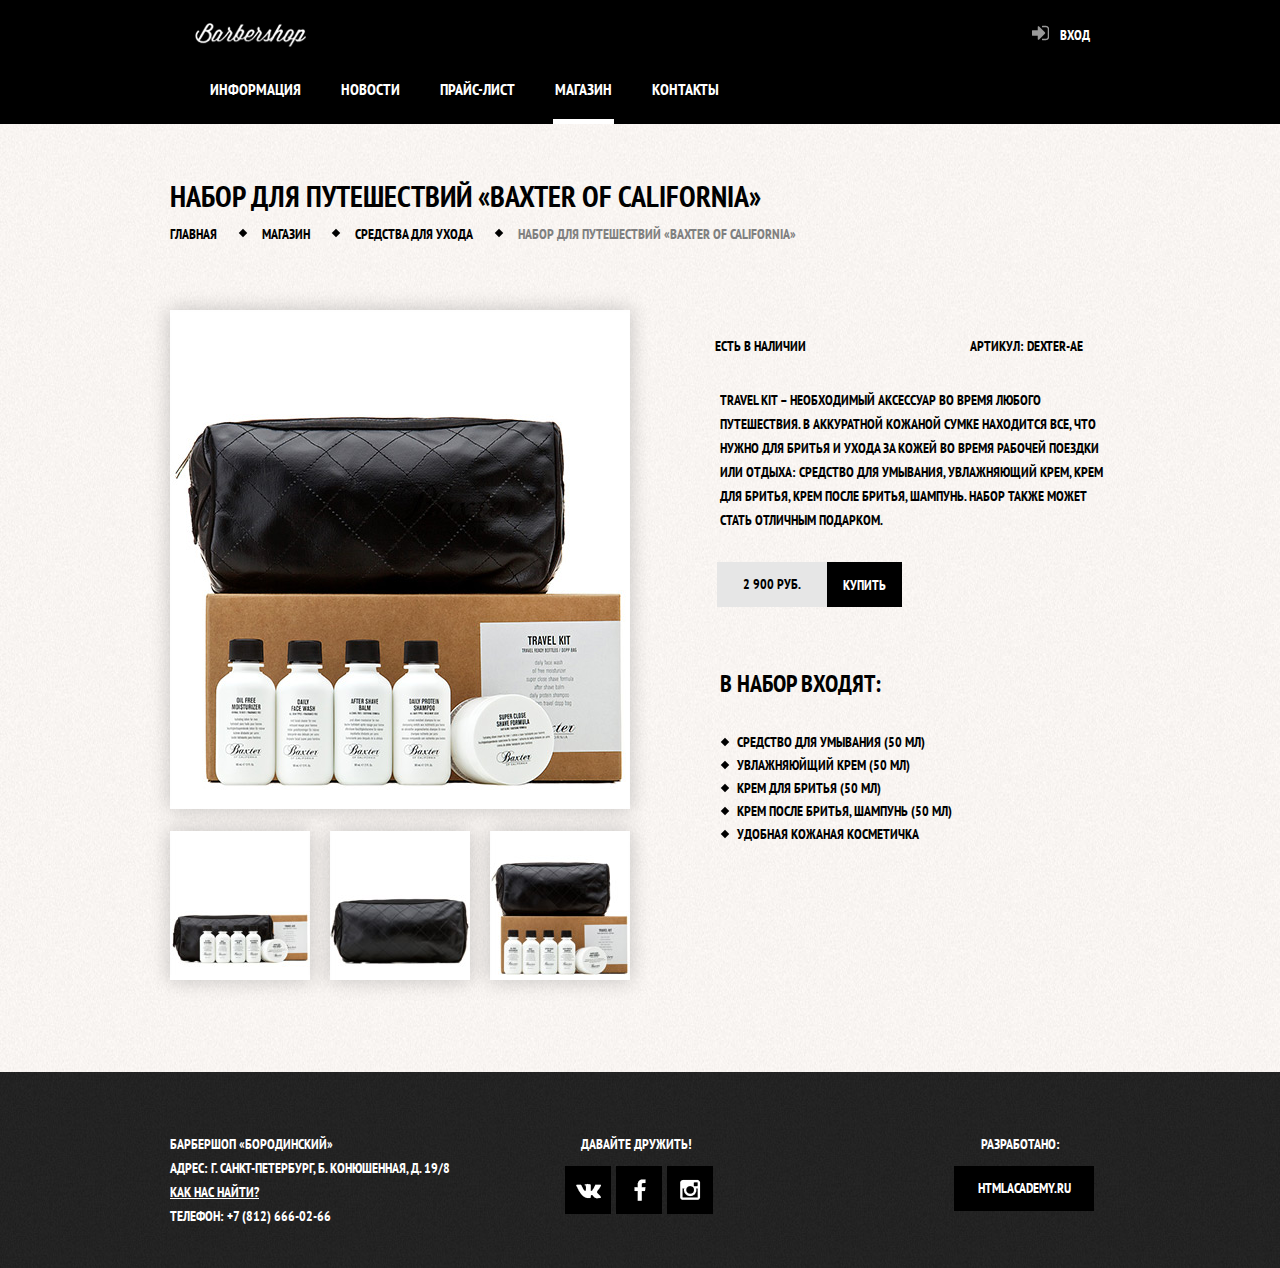
==== commit 257f119b: "commit 8" ====
--- a/catalog-item.html
+++ b/catalog-item.html
@@ -9,11 +9,9 @@
     </head>
     <body class="catalog-page">
         <header class="main-header">
-            <div class="container clearfix">
-                <nav class="main-navigation clearfix">
-                    <div class="logo">
-                        <a href="index.html"><img src="img/logo.png" width="111" height="24" alt="Барбершоп"></a>
-                    </div>
+            <section class="container clearfix">
+                <nav class="main-navigation">
+                    <a class="logo" href="index.html"><img src="img/logo.png" width="111" height="24" alt="Барбершоп-Бородинский"></a>
                     <ul class="navigation-list">
                         <li><a class="navigation-link" href="#">Информация</a></li>
                         <li><a class="navigation-link" href="#">Новости</a></li>
@@ -23,21 +21,21 @@
                     </ul>
                 </nav>
                 <div class="user-block">
-                    <a class="login" href="#">Вход</a>
+                    <a class="login-link" href="#">Вход</a>
                 </div>
-            </div>
+            </section>
         </header>
         <main class="container clearfix">
             <h1 class="catalog-item-tittle">Набор для путешествий «Baxter of California»</h1>
-            <div class="pages-nav-container">
+            <section class="pages-navigation">
                 <ul class="breadcrumbs">
                     <li><a class="page-link" href="index.html">Главная</a></li>
                     <li><a class="page-link decoration" href="catalog.html">Магазин</a></li>
                     <li><a class="page-link decoration" href="catalog.html">Средства для ухода</a></li>
-                    <li class="current"><a class="decoration">Набор для путешествий «BAXTER OF CALIFORNIA»</a></li>
+                    <li class="active-page"><a class="decoration">Набор для путешествий «BAXTER OF CALIFORNIA»</a></li>
                 </ul>
-            </div>
-            <div class="gallery">
+            </section>
+            <section class="gallery">
                 <div class="main-image">
                     <img src="img/item.jpg" width="460" height="499" alt="Набор для путешествий BAXTER OF CALIFORNIA">
                 </div>
@@ -46,11 +44,11 @@
                     <img src="img/small-item-2.jpg" width="140" height="149" alt="Набор для путешествий BAXTER OF CALIFORNIA"></a>
                     <img src="img/small-item-3.jpg" width="140" height="149" alt="Набор для путешествий BAXTER OF CALIFORNIA"></a>
                 </div>
-            </div>
-            <div class="gallery-description clearfix">
+            </section>
+            <section class="gallery-description clearfix">
                 <div class="availability">Есть в наличии</div>
                 <div class="series-of-article"> Артикул: Dexter-Ae</div>
-                <p class="item-description">Travel Kit –  необходимый аксессуар во время любого путешествия. В аккуратной кожаной сумке находится все, что нужно для бритья и ухода за кожей во время рабочей поездки или отдыха: средство для умывания, увлажняющий крем, крем для бритья, крем после бритья, шампунь. Набор также может стать отличным подарком.</p>
+                <p class="product-description">Travel Kit –  необходимый аксессуар во время любого путешествия. В аккуратной кожаной сумке находится все, что нужно для бритья и ухода за кожей во время рабочей поездки или отдыха: средство для умывания, увлажняющий крем, крем для бритья, крем после бритья, шампунь. Набор также может стать отличным подарком.</p>
                 <div class="offer-box catalog-offer clearfix">
                         <p class="price-container"> 2 900 РУБ.</p>
                         <a class="buy-container" href="#">Купить</a>
@@ -63,28 +61,50 @@
                     <li>Крем после бритья, шампунь (50 мл)</li>
                     <li>Удобная кожаная косметичка</li>
                 </ul>
-            </div>
+             </section>
         </main>
-        <footer class="main-footer inner-page-footer">
+        <footer class="main-footer">
             <div class="container clearfix">
-                <section class="footer-contacts">
-                    Барбершоп «Бородинский»<br>
-                    Адрес: г. Санкт-Петербург, Б. Конюшенная, д. 19/8<br>
-                    <a href="#">Как нас найти?</a><br>
-                    Телефон: +7 (812) 666-02-66
-                </section>
-                <section class="footer-social">
+                <div class="footer-contacts">
+                    <p>Барбершоп «Бородинский»<br>
+                        Адрес: г. Санкт-Петербург, Б. Конюшенная, д. 19/8<br>
+                        <a class="map-content-link" href="#">Как нас найти?</a><br>
+                        Телефон: +7 (812) 666-02-66</p>
+                </div>
+                <div class="footer-social">
                     <p>Давайте дружить!</p>
                     <a class="social-btn social-btn-vk" href="#">Вконтакте</a>
                     <a class="social-btn social-btn-fb" href="#">Фейсбук</a>
                     <a class="social-btn social-btn-inst" href="#">Инстаграм</a>
-                </section>
-                <section class="footer-copyright">
+                </div>
+                <div class="footer-copyright">
                     <p>Разработано:</p>
-                    <a class="btn" href="https://htmlacademy.ru">HTML Academy</a>
-                </section>
+                    <a href="https://htmlacademy.ru">htmlacademy.ru</a>
+                </div>
             </div>
         </footer>
+        <div class="modal-content">
+            <button class="btn-close" type="button" title="Закрыть">Закрыть</button>
+            <h2 class="modal-tittle">Личный кабинет</h2>
+            <p class="modal-description">Введите свой логин и пароль.</p>
+            <form class="user-form" action="https://echo.htmlacademy.ru" method="post">
+                <input class="user-login" type="text" name="login" placeholder="Логин" required>
+                <input class="user-password" type="password" name="password" placeholder="Пароль" required>
+                <label class="login-checkbox">
+                    <input type="checkbox" name="remember">
+                    <span class="checkbox-icon"></span>
+                    Запомните меня
+                </label>
+                <a class="restore" href="#">Я забыл пароль!</a>
+                <button class="login-btn" type="submit">Войти</button>
+            </form> 
+        </div>
+        <div class="modal-content-map">
+            <button class="map-close" type="button" title="Закрыть">Закрыть</button>
+            <div class="map"></div>
+        </div>
+        <div class="modal-overlay"></div>
+        <script src="js/min.js"></script>
     </body>
 </html>
           --- a/css/style.css
+++ b/css/style.css
@@ -21,7 +21,7 @@
 }
 .main-navigation {
     float: left;
-    min-width: 650px;
+    width: 700px;
 }
 .logo {
     float: left;
@@ -69,20 +69,20 @@
 .user-block {
     float: right;
 }
-.user-block .login {
+.user-block .login-link {
     display: block;
     padding: 23px 20px 23px 45px;
     color: #ffffff;
     text-decoration: none;
 }
-.login:hover {
+.login-link:hover {
     background-color: #1f1f1f; 
     opacity: 0.9;
 }
-.login:hover::before {
+.login-link:hover::before {
     opacity: 1;
 }
-.login::before {
+.login-link::before {
     content: " ";
     position: absolute;
     display: block;
@@ -120,7 +120,7 @@
     color: #ffffff;
     background: #252525 url("../img/pattern-2.jpg");
 }
-.inner-page-footer {
+.price-page-footer {
     box-shadow: inset 0px 30px 40px -15px #000000;
 }
 .footer-contacts {
@@ -226,6 +226,23 @@
 }
 
 /* MODAL PAGE */
+
+/* ANIMATION */
+
+@keyframes show {
+    0%   {
+        transform: translateY(-2000px);
+    }
+    70%  {
+        transform: translateY(30px);
+    }
+    90%  {
+        transform: translateY(-10px);
+    }
+    100% {
+        transform: translateY(0);
+    }
+}
 
 .modal-content {
     position: absolute;
@@ -242,7 +259,11 @@
     background: #f7f2ef url("../img/pattern-1.jpg");
     box-shadow: 0 30px 50px rgba(0, 0, 0, 0.7);
 }
-.modal-close {
+.content-show {
+    display: block;
+    animation:  show 0.5s;
+}
+.btn-close {
     position: absolute;
     top: 0px;
     left: 470px;
@@ -253,8 +274,8 @@
     border: none; 
     cursor: pointer;
 }
-.modal-close::after,
-.modal-close::before {
+.btn-close::after,
+.btn-close::before {
     content: " ";
     position: absolute;
     width: 19px;
@@ -262,14 +283,14 @@
     margin-left: -7px;
     background-color: #ffffff;
 }
-.modal-close::before {
+.btn-close::before {
     transform: rotate(45deg);
 }
-.modal-close::after {
+.btn-close::after {
     transform: rotate(-45deg);
 }
-.modal-close:hover::after,
-.modal-close:hover::before {
+.btn-close:hover::after,
+.btn-close:hover::before {
     background-color: #733b08;
 } 
 .modal-tittle {
@@ -285,7 +306,7 @@
     margin-top: 15px;
     margin-left: 90px; 
 }
-.login-form {
+.user-form {
     margin: 30px 90px;
 }
 .user-login,
@@ -335,10 +356,10 @@
     transform: rotate(-45deg);
 }
 .restore {
-    margin-left: 60px;
-    color: #000000;
-}
-.login-button {
+    margin-left: 55px;
+    color: #000000;
+}
+.login-btn {
     width: 280px;
     height: 45px;
     margin-top: 10px;
@@ -351,7 +372,7 @@
     border: none;
     cursor: pointer;
 }
-.login-button:hover {
+.login-btn:hover {
     background-color: #733b08;
 }
 
@@ -371,6 +392,10 @@
     border: 7px solid #ffffff;
     box-shadow: 0 30px 50px rgba(0, 0, 0, 0.7);
 }
+.map-show {
+    display: block;
+    animation:  show 0.6s;
+}
 .map-close {
     position: relative;
     top: -10px;
@@ -411,13 +436,15 @@
     height: 100%;
     background: rgba(0, 0, 0, 0.5);
 }
-
+.overlay-show {
+    display: block;
+}
 /* INDEX PAGE */
 
 .index-background {
-    background: #000000 url("../img/background-image.jpg") center no-repeat;
-}
-.index-logo {
+    background: #000000 url("../img/background-image.jpg") top no-repeat;
+}
+.main-logo {
     width: 368px;
     min-height: 204px;
     margin: 0 auto;
@@ -436,7 +463,7 @@
 .features-item:nth-child(3) {
     margin-left: 30px;
 }
-.feature-name {
+.item-name {
     display: block;
     margin: 0;
     padding: 0;
@@ -444,7 +471,7 @@
     line-height: 28px;
     text-align: center;
 }
-.feature-name::after {
+.item-name::after {
     content: " ";
     display: block;
     width: 15px;
@@ -454,7 +481,7 @@
     background-color: #ffffff;
     transform: rotate(45deg);
 }
-.feature-description {
+.item-description {
     width: 300px;
     margin: 0;
     margin-top: 35px;
@@ -467,22 +494,22 @@
     margin-left: auto;
     margin-right: auto;
 }
-.index-content {
+.main-content {
     margin-top: 35px;
     padding: 45px 80px;
     color: #000000;
     background: #f7f2ef url(../img/pattern-1.jpg);
 }
-.index-second {
+.main-content {
     padding-bottom: 20px;
 }
-.index-content-left {
+.main-content-left {
     position: relative;
     float: left;
     width: 370px;
     min-height: 330px;
 }
-.index-content-left::after {
+.main-content-left::after {
     content: " ";
     position: absolute;
     top: 35px;
@@ -493,7 +520,7 @@
     background-color: black;
     background: url("../img/content-shadow.png");
 }
-.index-content-title {
+.main-content-title {
     margin: 0;
     font-size: 30px;
     line-height: 42px;
@@ -528,7 +555,7 @@
 .more:hover {
     background-color: #733b08;
 }
-.index-content-right {
+.main-content-right {
     float: right;
     width: 310px;
     min-height: 330px;
@@ -559,12 +586,12 @@
 .btn-gallery:hover {
     background-color: #733b08;
 }
-.index-content:last-child p {
+.main-content:last-child p {
     margin: 0;
     margin-top: 20px;
     padding: 0; 
 }
-.index-content:last-child form {
+.main-content:last-child form {
     margin-top: 30px;
 }
 .btn-contact {
@@ -584,13 +611,13 @@
 .btn-contact:hover {
     background-color: #733b08;
 }
-.index-content:last-child .index-content-right {
+.main-content:last-child .main-content-right {
     line-height: 21px;
 }
-.appointment-form  {
+.registration-form   {
     width: 310px;
 }
-.appointment-form input {
+.registration-form  input {
     width: 130px;
     height: 35px;
     margin-bottom: 20px;
@@ -602,15 +629,15 @@
     background: transparent;
     border: 2px solid #000000;
 }
-.appointment-form input:nth-child(1),
-.appointment-form input:nth-child(3) {
-    float: left;
-}
-.appointment-form input:nth-child(2),
-.appointment-form input:nth-child(4) {
+.registration-form  input:nth-child(1),
+.registration-form  input:nth-child(3) {
+    float: left;
+}
+.registration-form  input:nth-child(2),
+.registration-form  input:nth-child(4) {
     float: right;
 }
-.appointment-form input:focus {
+.registration-form  input:focus {
     border: 2px solid #733b08;
 }
 .btn-submit {
@@ -633,7 +660,7 @@
 
 /* PRICE-LIST PAGE */
 
-.inner-page-tittle {
+.main-tittle {
     margin: 0;
     margin-top: 60px;
     margin-bottom: 25px;
@@ -642,11 +669,11 @@
 .inner-content {
     line-height: 21px;
 }
-.big-heading {
+.main-head {
     margin-top: 45px;
     text-align: center;
 }
-.big-heading h2 {
+.main-head h2 {
     position: relative;
     display: inline-block;
     margin: 0;
@@ -656,7 +683,7 @@
     text-align: center;
     background: #f7f2ef url(../img/pattern-1.jpg)
 }
-.big-heading::after {
+.main-head::after {
     content: " ";
     position: relative;
     top: -25px;
@@ -664,12 +691,12 @@
     display: block;
     border-bottom: 3px solid #000000;
 }
-.inner-column {
+.price-column {
     width: 460px;
     margin-top: 50px;
     margin-bottom: 10px;
 }
-.inner-content .left {
+.price-content .left {
     float: left; 
 }
 .left h2 {
@@ -705,7 +732,7 @@
     padding: 0;
     line-height: 24px;
 }
-.inner-content .right {
+.price-content .right {
     float: right;; 
 }
 .custom-list-1 {
@@ -745,11 +772,11 @@
 .prices-table td:last-child {
     text-align: center;
 }
-.inner-content table {
+.price-content table {
     border-collapse: collapse;
 }
 
-.inner-content td {
+.price-content td {
     padding: 10px 15px;
     border: 2px solid #000000;
 }
@@ -768,7 +795,7 @@
     font-size: 30px;
     color: #000000;
 }
-.pages-nav-box ul {
+.pages-navigation ul {
     min-width: 319px;
     padding-left: 0;
 }
@@ -784,7 +811,7 @@
 .page-link:hover {
     color: #733b08;
 }
-.breadcrumbs .current {
+.breadcrumbs .active-page {
     color: #808080;
 }
 .sidebar-filter {
@@ -1010,7 +1037,7 @@
 li .pagination-link:hover {
     background-color: #733b08;
 }
-li .active {
+.pagination-list .active {
     display: block;
     padding: 17px;
     text-align: center;
@@ -1029,11 +1056,6 @@
     margin-top: 60px;
     font-size: 30px;
     color: #000000;
-}
-.pages-nav-container ul {
-    margin: 0;
-    margin-top: 25px;
-    padding: 0;
 }
 .gallery {
     float: left; 
@@ -1068,7 +1090,7 @@
     float: right;
     width: 140px;
 }
-.item-description {
+.product-description {
     float: left;
     width: 400px;
     margin-top: 30px;
